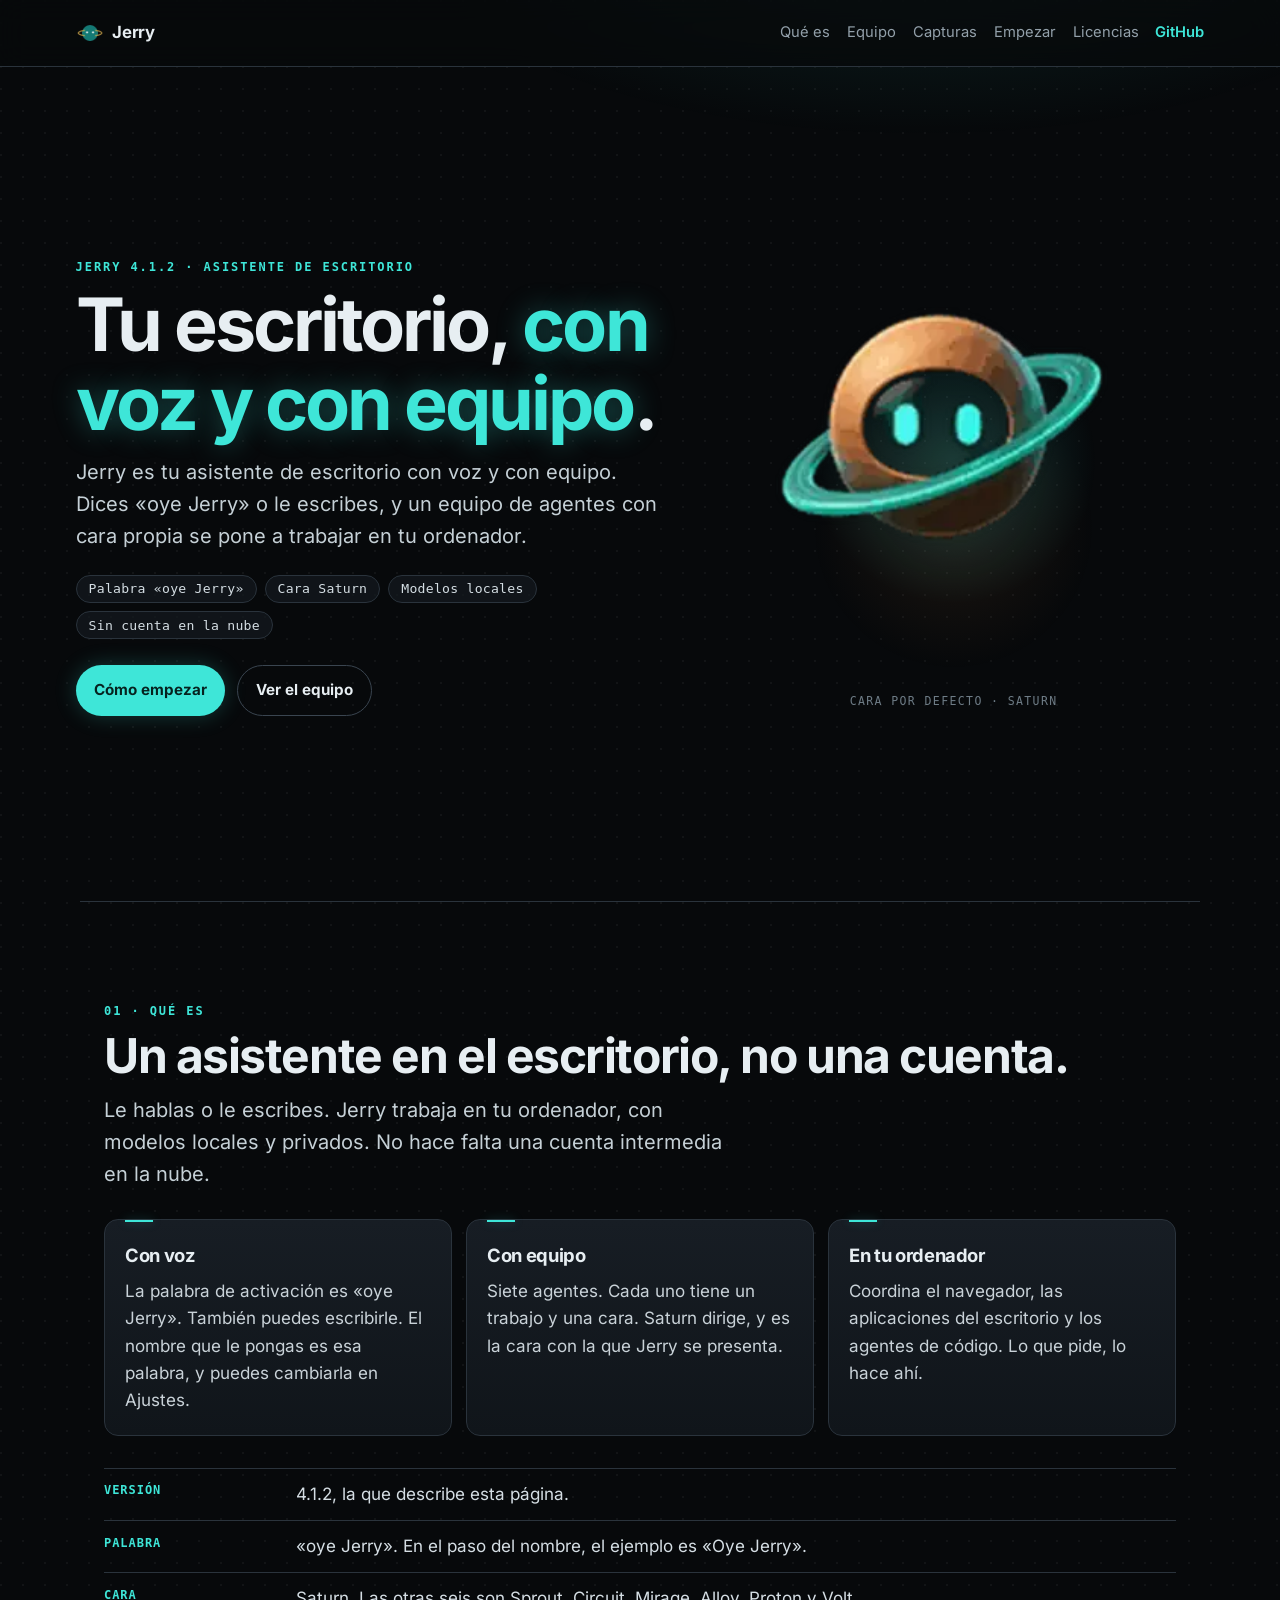
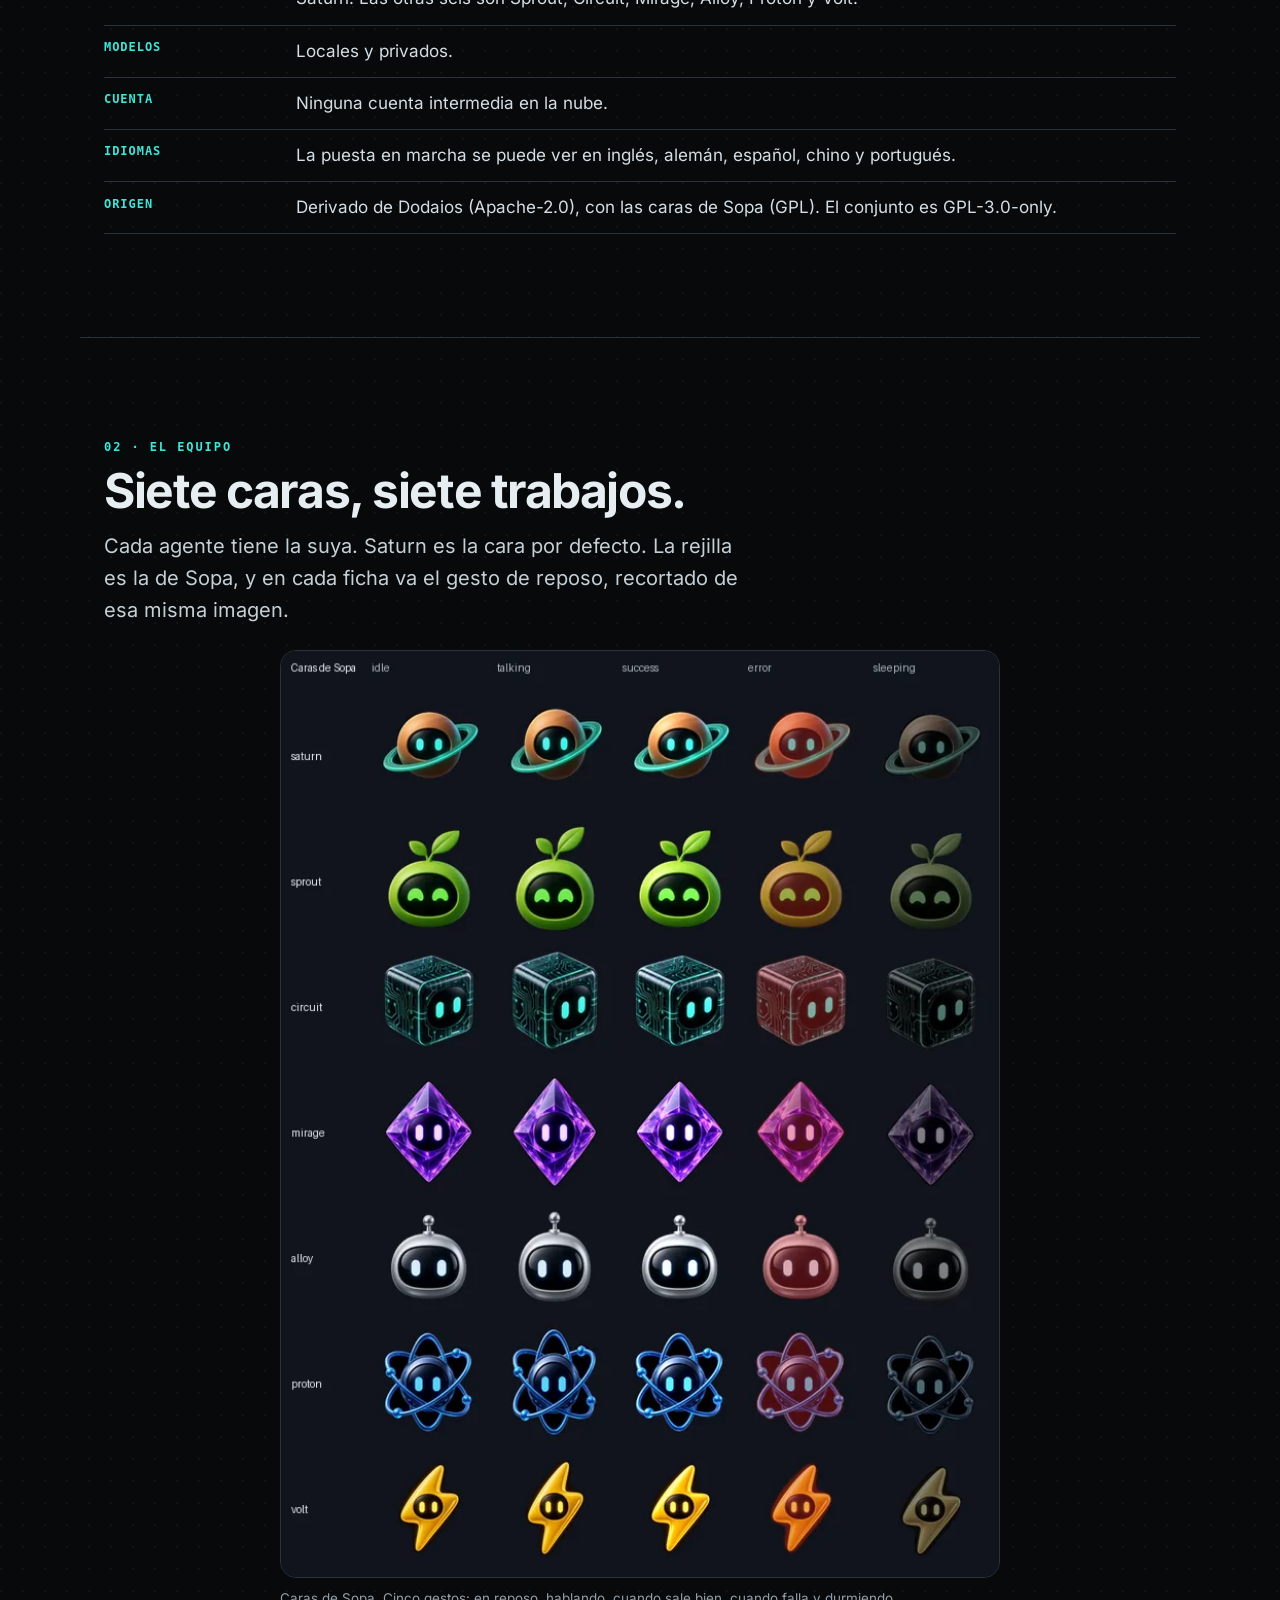
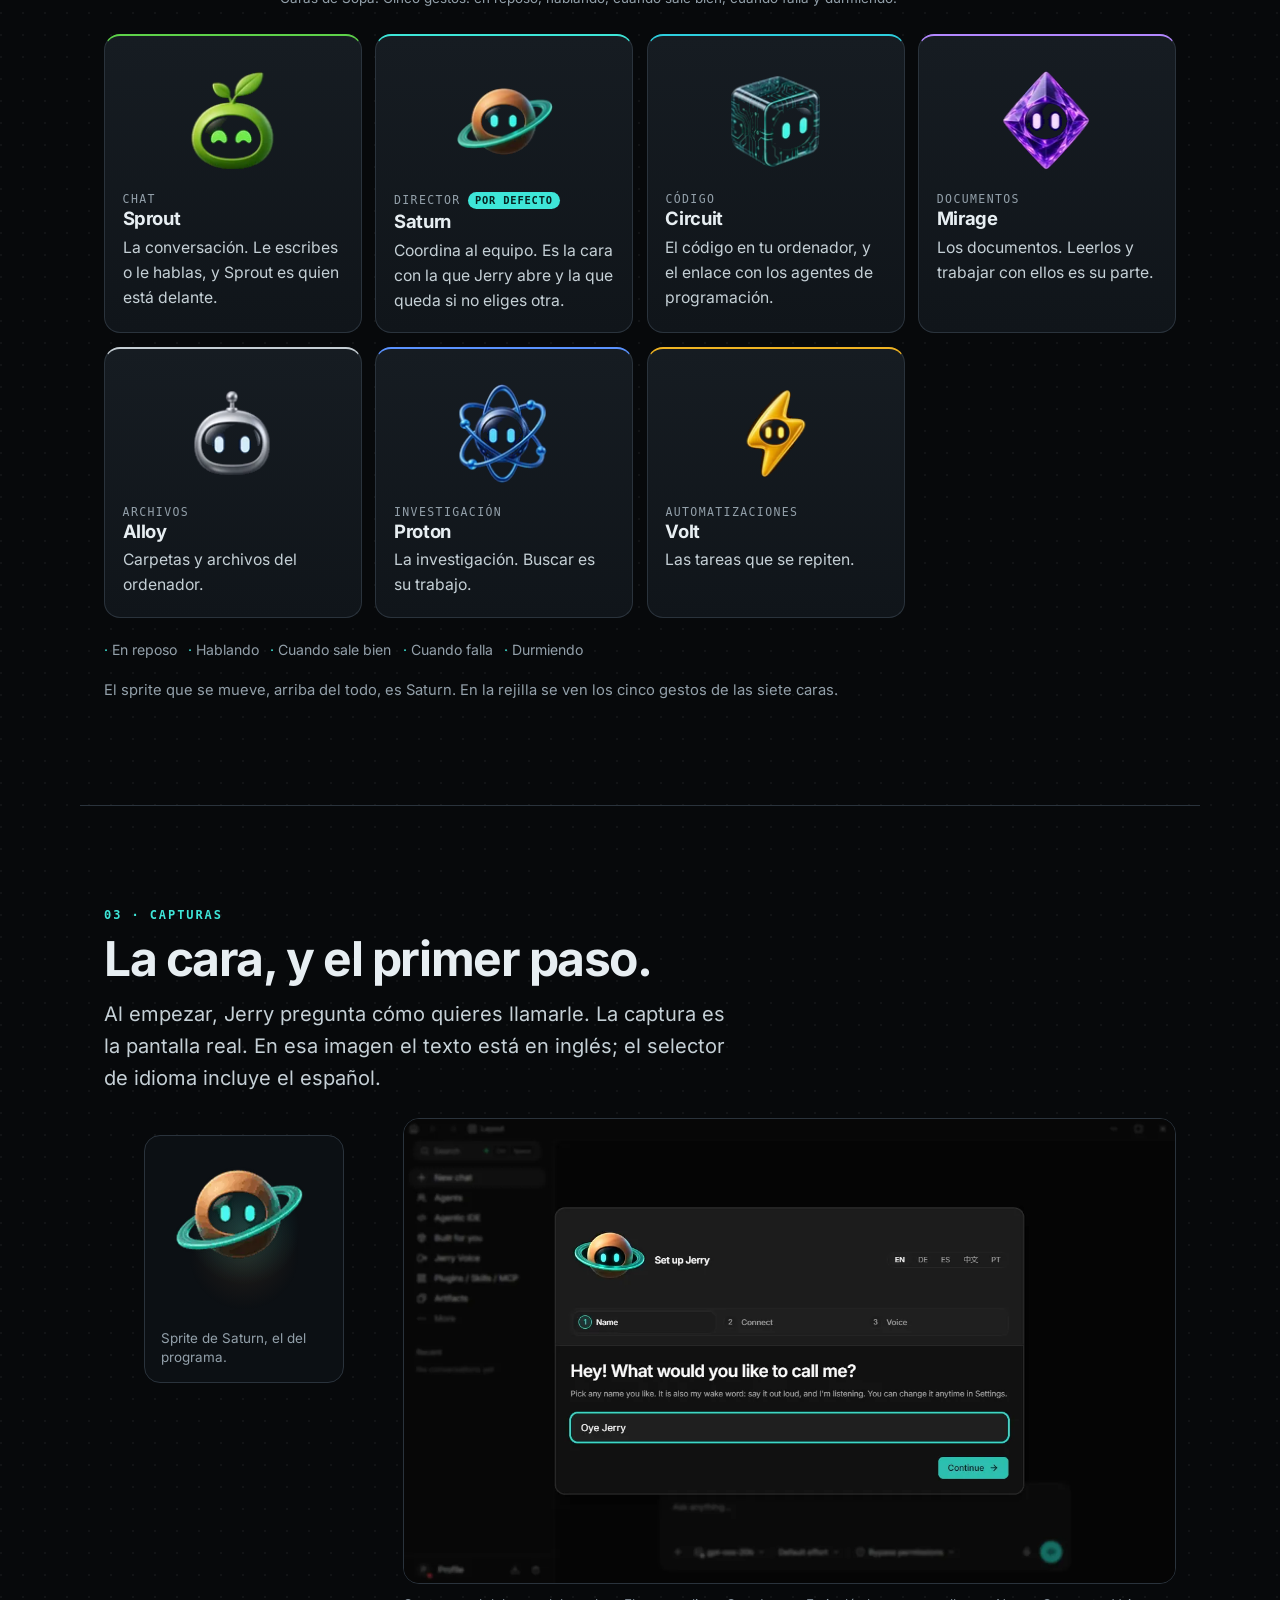
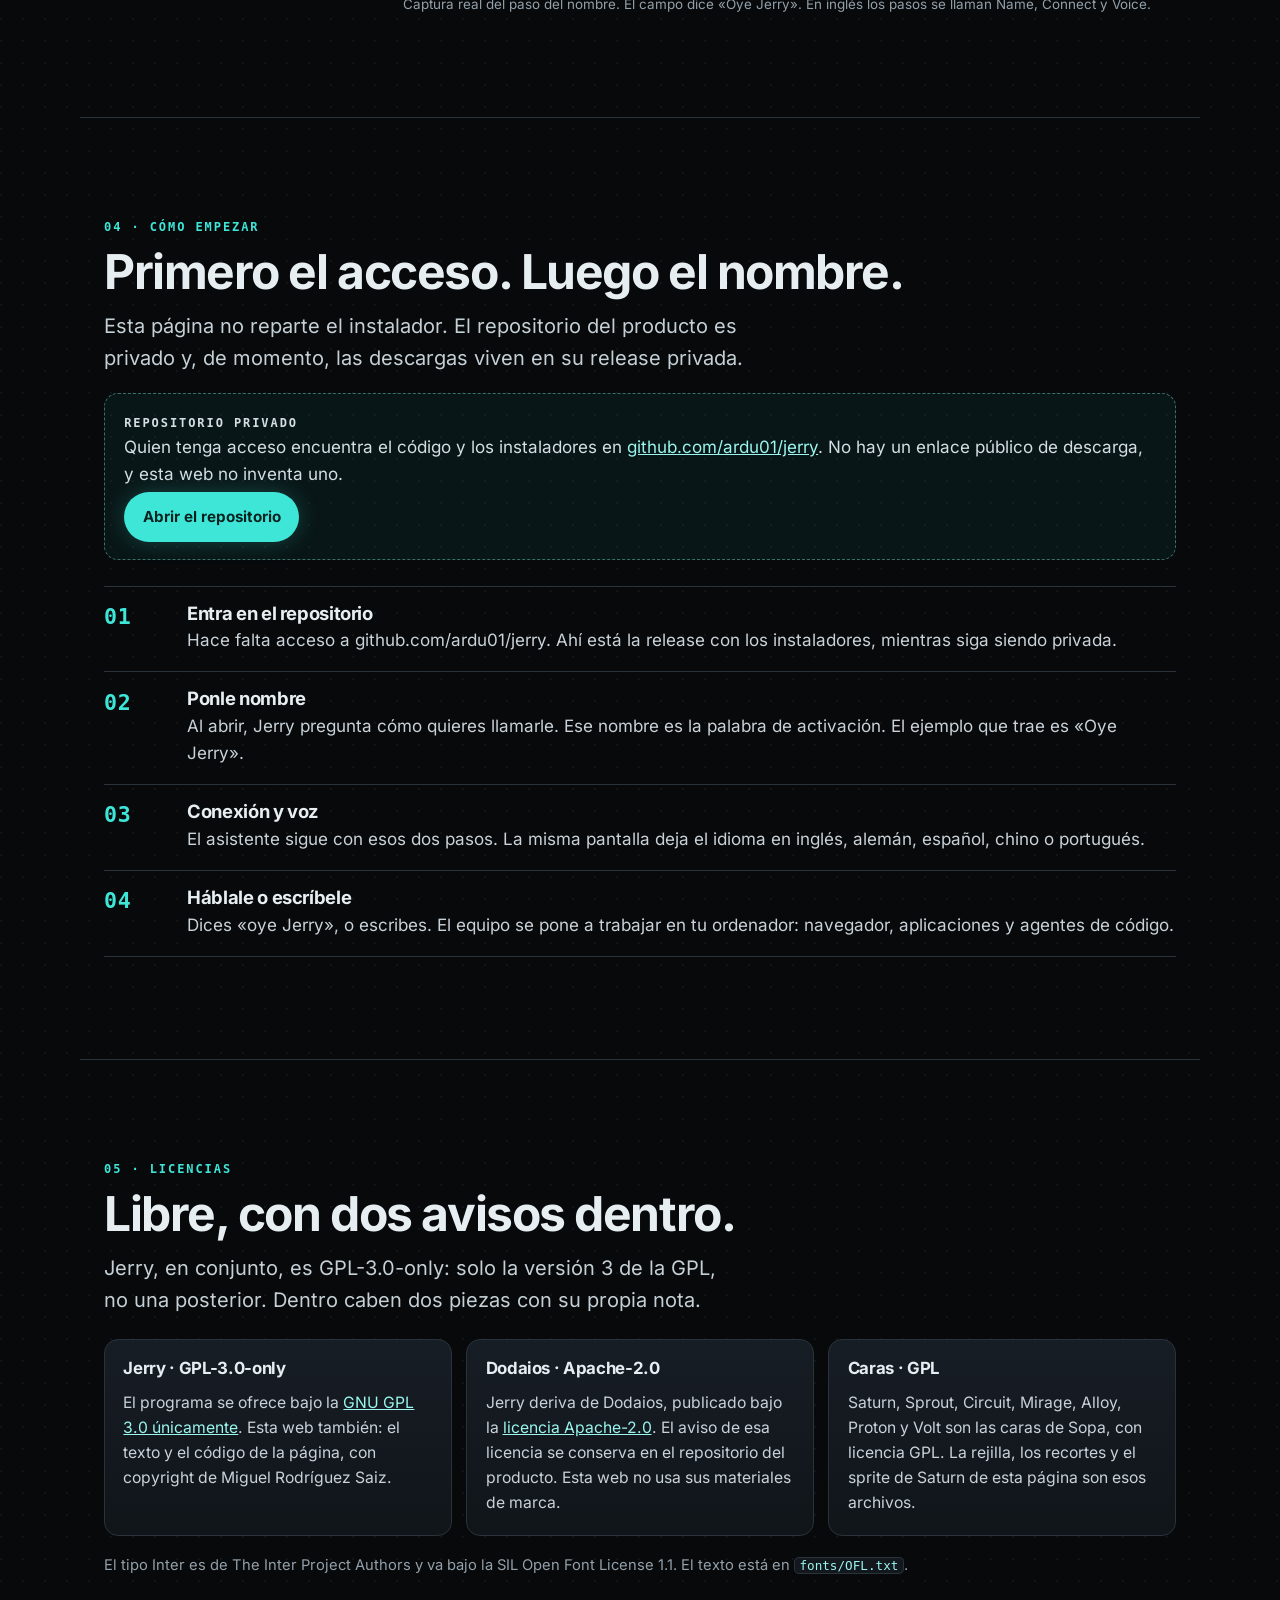
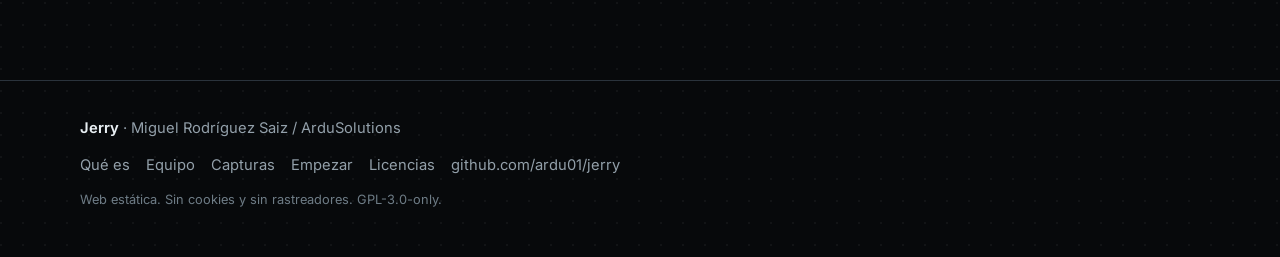
==== index.html @ ab56a72f "Publicar la web estática de Jerry. Sitio para GitHub Pages desde la raíz de main: index, 404, estilo" ====
<!DOCTYPE html>
<html lang="es">
<head>
<meta charset="utf-8">
<meta name="viewport" content="width=device-width, initial-scale=1">
<title>Jerry · Tu escritorio, con voz y con equipo</title>
<meta name="description" content="Jerry 4.1.2 es un asistente de escritorio con voz y con equipo. Dices oye Jerry o le escribes, y siete agentes con cara propia trabajan en tu ordenador. Modelos locales, sin cuenta en la nube.">
<meta name="theme-color" content="#07090b">
<meta name="color-scheme" content="dark">
<meta property="og:title" content="Jerry · Tu escritorio, con voz y con equipo">
<meta property="og:description" content="Asistente de escritorio con voz y con equipo. Palabra de activación: oye Jerry. Modelos locales, sin cuenta intermedia en la nube.">
<meta property="og:type" content="website">
<meta property="og:locale" content="es_ES">
<meta property="og:image" content="img/og.png">
<link rel="icon" href="img/favicon-32.png" sizes="32x32" type="image/png">
<link rel="preload" href="fonts/Inter-latin.woff2" as="font" type="font/woff2" crossorigin>
<link rel="stylesheet" href="estilos.css">
<script type="application/ld+json">
{
  "@context": "https://schema.org",
  "@type": "SoftwareApplication",
  "name": "Jerry",
  "softwareVersion": "4.1.2",
  "applicationCategory": "DesktopApplication",
  "operatingSystem": "Escritorio",
  "license": "https://www.gnu.org/licenses/gpl-3.0-only.html",
  "description": "Asistente de escritorio con voz y con equipo. La palabra de activación es oye Jerry. Modelos locales, sin cuenta intermedia en la nube.",
  "author": { "@type": "Person", "name": "Miguel Rodríguez Saiz" }
}
</script>
</head>
<body>
<a class="saltar" href="#contenido">Saltar al contenido</a>
<header class="nav">
  <div class="nav-in">
    <a class="logo" href="#inicio"><img src="img/marca.webp" width="28" height="28" alt=""> Jerry</a>
    <nav aria-label="Secciones">
      <a href="#que-es">Qué es</a>
      <a href="#equipo">Equipo</a>
      <a href="#capturas">Capturas</a>
      <a href="#empezar">Empezar</a>
      <a href="#licencias">Licencias</a>
      <a class="ext" href="https://github.com/ardu01/jerry">GitHub</a>
    </nav>
  </div>
</header>

<main id="contenido">
  <section class="hero" id="inicio">
    <div>
      <p class="kicker">Jerry 4.1.2 · asistente de escritorio</p>
      <h1 class="lema">Tu escritorio, <em>con voz y con equipo</em>.</h1>
      <p class="lead">Jerry es tu asistente de escritorio con voz y con equipo. Dices «oye Jerry» o le escribes, y un equipo de agentes con cara propia se pone a trabajar en tu ordenador.</p>
      <ul class="pastillas">
        <li>Palabra «oye Jerry»</li>
        <li>Cara Saturn</li>
        <li>Modelos locales</li>
        <li>Sin cuenta en la nube</li>
      </ul>
      <div class="ctas">
        <a class="btn" href="#empezar">Cómo empezar</a>
        <a class="btn ghost" href="#equipo">Ver el equipo</a>
      </div>
    </div>
    <figure class="hero-visual">
      <div class="escenario">
        <a class="foto" href="img/jerry-saturn.webp" data-visor>
          <picture class="cara-anim">
            <source srcset="img/jerry-saturn.webp" type="image/webp">
            <img src="img/jerry-saturn.gif" width="384" height="384" alt="Saturn, la cara por defecto de Jerry: un planeta con anillo que se mueve.">
          </picture>
          <img class="cara-quieto" src="img/saturn-quieto.webp" width="384" height="384" alt="Saturn, la cara por defecto de Jerry, en reposo.">
        </a>
      </div>
      <p class="etiqueta">Cara por defecto · Saturn</p>
    </figure>
  </section>

  <section class="bloque corte" id="que-es">
    <p class="kicker">01 · Qué es</p>
    <h2>Un asistente en el escritorio, no una cuenta.</h2>
    <p class="lead">Le hablas o le escribes. Jerry trabaja en tu ordenador, con modelos locales y privados. No hace falta una cuenta intermedia en la nube.</p>
    <div class="cards">
      <article class="card">
        <h3>Con voz</h3>
        <p>La palabra de activación es «oye Jerry». También puedes escribirle. El nombre que le pongas es esa palabra, y puedes cambiarla en Ajustes.</p>
      </article>
      <article class="card">
        <h3>Con equipo</h3>
        <p>Siete agentes. Cada uno tiene un trabajo y una cara. Saturn dirige, y es la cara con la que Jerry se presenta.</p>
      </article>
      <article class="card">
        <h3>En tu ordenador</h3>
        <p>Coordina el navegador, las aplicaciones del escritorio y los agentes de código. Lo que pide, lo hace ahí.</p>
      </article>
    </div>
    <ul class="specs">
      <li><b>Versión</b><span>4.1.2, la que describe esta página.</span></li>
      <li><b>Palabra</b><span>«oye Jerry». En el paso del nombre, el ejemplo es «Oye Jerry».</span></li>
      <li><b>Cara</b><span>Saturn. Las otras seis son Sprout, Circuit, Mirage, Alloy, Proton y Volt.</span></li>
      <li><b>Modelos</b><span>Locales y privados.</span></li>
      <li><b>Cuenta</b><span>Ninguna cuenta intermedia en la nube.</span></li>
      <li><b>Idiomas</b><span>La puesta en marcha se puede ver en inglés, alemán, español, chino y portugués.</span></li>
      <li><b>Origen</b><span>Derivado de Dodaios (Apache-2.0), con las caras de Sopa (GPL). El conjunto es GPL-3.0-only.</span></li>
    </ul>
  </section>

  <section class="bloque corte" id="equipo">
    <p class="kicker">02 · El equipo</p>
    <h2>Siete caras, siete trabajos.</h2>
    <p class="lead">Cada agente tiene la suya. Saturn es la cara por defecto. La rejilla es la de Sopa, y en cada ficha va el gesto de reposo, recortado de esa misma imagen.</p>
    <figure class="rejilla">
      <a class="foto" href="img/jerry-faces.png" data-visor>
        <picture>
          <source srcset="img/jerry-faces.webp" type="image/webp">
          <img src="img/jerry-faces.png" width="698" height="900" alt="Rejilla real de las siete caras: Saturn, Sprout, Circuit, Mirage, Alloy, Proton y Volt, en reposo, hablando, cuando sale bien, cuando falla y durmiendo.">
        </picture>
      </a>
      <figcaption>Caras de Sopa. Cinco gestos: en reposo, hablando, cuando sale bien, cuando falla y durmiendo.</figcaption>
    </figure>
    <div class="equipo">
      <article class="agente t-sprout">
        <div class="cara"><img src="img/caras/sprout.webp" width="120" height="120" alt="Sprout en reposo, cara real del chat."></div>
        <p class="rol">Chat</p>
        <h3>Sprout</h3>
        <p>La conversación. Le escribes o le hablas, y Sprout es quien está delante.</p>
      </article>
      <article class="agente t-saturn">
        <div class="cara"><img src="img/caras/saturn.webp" width="120" height="120" alt="Saturn en reposo, cara real del director."></div>
        <p class="rol">Director <i class="chip">Por defecto</i></p>
        <h3>Saturn</h3>
        <p>Coordina al equipo. Es la cara con la que Jerry abre y la que queda si no eliges otra.</p>
      </article>
      <article class="agente t-circuit">
        <div class="cara"><img src="img/caras/circuit.webp" width="120" height="120" alt="Circuit en reposo, cara real del código."></div>
        <p class="rol">Código</p>
        <h3>Circuit</h3>
        <p>El código en tu ordenador, y el enlace con los agentes de programación.</p>
      </article>
      <article class="agente t-mirage">
        <div class="cara"><img src="img/caras/mirage.webp" width="120" height="120" alt="Mirage en reposo, cara real de documentos."></div>
        <p class="rol">Documentos</p>
        <h3>Mirage</h3>
        <p>Los documentos. Leerlos y trabajar con ellos es su parte.</p>
      </article>
      <article class="agente t-alloy">
        <div class="cara"><img src="img/caras/alloy.webp" width="120" height="120" alt="Alloy en reposo, cara real de archivos."></div>
        <p class="rol">Archivos</p>
        <h3>Alloy</h3>
        <p>Carpetas y archivos del ordenador.</p>
      </article>
      <article class="agente t-proton">
        <div class="cara"><img src="img/caras/proton.webp" width="120" height="120" alt="Proton en reposo, cara real de investigación."></div>
        <p class="rol">Investigación</p>
        <h3>Proton</h3>
        <p>La investigación. Buscar es su trabajo.</p>
      </article>
      <article class="agente t-volt">
        <div class="cara"><img src="img/caras/volt.webp" width="120" height="120" alt="Volt en reposo, cara real de automatizaciones."></div>
        <p class="rol">Automatizaciones</p>
        <h3>Volt</h3>
        <p>Las tareas que se repiten.</p>
      </article>
    </div>
    <ul class="gestos" aria-label="Gestos de las caras">
      <li>En reposo</li>
      <li>Hablando</li>
      <li>Cuando sale bien</li>
      <li>Cuando falla</li>
      <li>Durmiendo</li>
    </ul>
    <p class="nota">El sprite que se mueve, arriba del todo, es Saturn. En la rejilla se ven los cinco gestos de las siete caras.</p>
  </section>

  <section class="bloque corte" id="capturas">
    <p class="kicker">03 · Capturas</p>
    <h2>La cara, y el primer paso.</h2>
    <p class="lead">Al empezar, Jerry pregunta cómo quieres llamarle. La captura es la pantalla real. En esa imagen el texto está en inglés; el selector de idioma incluye el español.</p>
    <div class="galeria">
      <figure class="marco">
        <div class="escenario">
          <a class="foto" href="img/jerry-saturn.webp" data-visor>
            <picture class="cara-anim">
              <source srcset="img/jerry-saturn.webp" type="image/webp">
              <img src="img/jerry-saturn.gif" width="340" height="340" alt="Saturn, sprite del programa, con el anillo en movimiento.">
            </picture>
            <img class="cara-quieto" src="img/saturn-quieto.webp" width="340" height="340" alt="Saturn, sprite del programa, en reposo.">
          </a>
        </div>
        <figcaption>Sprite de Saturn, el del programa.</figcaption>
      </figure>
      <figure class="captura">
        <a class="foto" href="img/live-ui.png" data-visor>
          <picture>
            <source srcset="img/live-ui.webp" type="image/webp">
            <img src="img/live-ui.png" width="1264" height="761" alt="Captura real de Set up Jerry: el campo del nombre dice Oye Jerry.">
          </picture>
        </a>
        <figcaption>Captura real del paso del nombre. El campo dice «Oye Jerry». En inglés los pasos se llaman Name, Connect y Voice.</figcaption>
      </figure>
    </div>
  </section>

  <section class="bloque corte" id="empezar">
    <p class="kicker">04 · Cómo empezar</p>
    <h2>Primero el acceso. Luego el nombre.</h2>
    <p class="lead">Esta página no reparte el instalador. El repositorio del producto es privado y, de momento, las descargas viven en su release privada.</p>
    <aside class="aviso">
      <p class="kicker">Repositorio privado</p>
      <p>Quien tenga acceso encuentra el código y los instaladores en <a href="https://github.com/ardu01/jerry">github.com/ardu01/jerry</a>. No hay un enlace público de descarga, y esta web no inventa uno.</p>
      <p class="centro-enlace"><a class="btn" href="https://github.com/ardu01/jerry">Abrir el repositorio</a></p>
    </aside>
    <ol class="pasos">
      <li>
        <span class="num">01</span>
        <div>
          <h3>Entra en el repositorio</h3>
          <p>Hace falta acceso a github.com/ardu01/jerry. Ahí está la release con los instaladores, mientras siga siendo privada.</p>
        </div>
      </li>
      <li>
        <span class="num">02</span>
        <div>
          <h3>Ponle nombre</h3>
          <p>Al abrir, Jerry pregunta cómo quieres llamarle. Ese nombre es la palabra de activación. El ejemplo que trae es «Oye Jerry».</p>
        </div>
      </li>
      <li>
        <span class="num">03</span>
        <div>
          <h3>Conexión y voz</h3>
          <p>El asistente sigue con esos dos pasos. La misma pantalla deja el idioma en inglés, alemán, español, chino o portugués.</p>
        </div>
      </li>
      <li>
        <span class="num">04</span>
        <div>
          <h3>Háblale o escríbele</h3>
          <p>Dices «oye Jerry», o escribes. El equipo se pone a trabajar en tu ordenador: navegador, aplicaciones y agentes de código.</p>
        </div>
      </li>
    </ol>
  </section>

  <section class="bloque corte" id="licencias">
    <p class="kicker">05 · Licencias</p>
    <h2>Libre, con dos avisos dentro.</h2>
    <p class="lead">Jerry, en conjunto, es GPL-3.0-only: solo la versión 3 de la GPL, no una posterior. Dentro caben dos piezas con su propia nota.</p>
    <div class="licencias">
      <article>
        <h3>Jerry · GPL-3.0-only</h3>
        <p>El programa se ofrece bajo la <a href="https://www.gnu.org/licenses/gpl-3.0-only.html">GNU GPL 3.0 únicamente</a>. Esta web también: el texto y el código de la página, con copyright de Miguel Rodríguez Saiz.</p>
      </article>
      <article>
        <h3>Dodaios · Apache-2.0</h3>
        <p>Jerry deriva de Dodaios, publicado bajo la <a href="https://www.apache.org/licenses/LICENSE-2.0">licencia Apache-2.0</a>. El aviso de esa licencia se conserva en el repositorio del producto. Esta web no usa sus materiales de marca.</p>
      </article>
      <article>
        <h3>Caras · GPL</h3>
        <p>Saturn, Sprout, Circuit, Mirage, Alloy, Proton y Volt son las caras de Sopa, con licencia GPL. La rejilla, los recortes y el sprite de Saturn de esta página son esos archivos.</p>
      </article>
    </div>
    <p class="nota">El tipo Inter es de The Inter Project Authors y va bajo la SIL Open Font License 1.1. El texto está en <span class="codigo">fonts/OFL.txt</span>.</p>
  </section>
</main>

<footer class="pie">
  <div class="pie-in">
    <p><strong>Jerry</strong> · Miguel Rodríguez Saiz / ArduSolutions</p>
    <nav aria-label="Pie">
      <a href="#que-es">Qué es</a>
      <a href="#equipo">Equipo</a>
      <a href="#capturas">Capturas</a>
      <a href="#empezar">Empezar</a>
      <a href="#licencias">Licencias</a>
      <a href="https://github.com/ardu01/jerry">github.com/ardu01/jerry</a>
    </nav>
    <p class="mini">Web estática. Sin cookies y sin rastreadores. GPL-3.0-only.</p>
  </div>
</footer>
<script src="galeria.js" defer></script>
</body>
</html>
---- estilos.css ----
@font-face{
  font-family:Inter;
  src:url("fonts/Inter-latin.woff2") format("woff2");
  font-weight:100 900;
  font-style:normal;
  font-display:swap;
  unicode-range:U+0000-00FF,U+0131,U+0152-0153,U+02BB-02BC,U+02C6,U+02DA,U+02DC,U+0304,U+0308,U+0329,U+2000-206F,U+20AC,U+2122,U+2191,U+2193,U+2212,U+2215,U+FEFF,U+FFFD;
}
:root{
  --fondo:#07090b;
  --fondo-2:#10151a;
  --superficie:#141a20;
  --linea:#2a333c;
  --texto:#e7eef2;
  --suave:#93a0aa;
  --tenue:#6e7c86;
  --teal:#3ee6d8;
  --teal-2:#9af6ee;
  --tinta:#06221f;
  --brillo:rgba(62,230,216,.34);
  --oro:#e2b04a;
  --sans:Inter,"Segoe UI Variable","Segoe UI",system-ui,sans-serif;
  --mono:ui-monospace,"SFMono-Regular","Cascadia Mono","DejaVu Sans Mono",Menlo,Consolas,monospace;
  --ancho:1120px;
  --nav:4.1rem;
}
*{box-sizing:border-box}
html{scroll-behavior:smooth}
body{
  margin:0;
  background:var(--fondo);
  color:var(--texto);
  font:17px/1.6 var(--sans);
  -webkit-font-smoothing:antialiased;
  text-rendering:optimizeLegibility;
  background-image:radial-gradient(circle at 1px 1px,rgba(255,255,255,.045) 1px,transparent 0);
  background-size:22px 22px;
}
body::before{
  content:"";
  position:fixed;
  inset:-10vh 0 auto;
  height:70vh;
  pointer-events:none;
  background:radial-gradient(ellipse 70% 60% at 72% 0%,rgba(62,230,216,.13),transparent 60%);
  z-index:0;
}
img{max-width:100%;height:auto;display:block}
a{color:var(--teal-2)}
a:hover{color:#fff}
:focus-visible{outline:2px solid var(--teal);outline-offset:3px}
::selection{background:rgba(62,230,216,.32);color:#fff}
.saltar{
  position:absolute;left:12px;top:8px;z-index:40;
  transform:translateY(-160%);
  background:var(--teal);color:var(--tinta);
  padding:.55rem 1rem;border-radius:999px;font-weight:650;text-decoration:none;
}
.saltar:focus{transform:none}

/* nav */
.nav{
  position:sticky;top:0;z-index:30;
  background:rgba(7,9,11,.78);
  backdrop-filter:blur(14px);
  border-bottom:1px solid var(--linea);
}
.nav-in{
  max-width:1180px;margin:0 auto;
  min-height:var(--nav);
  padding:.55rem clamp(1rem,3vw,1.6rem);
  display:flex;align-items:center;gap:1.2rem;
}
.logo{
  display:flex;align-items:center;gap:.55rem;
  color:var(--texto);text-decoration:none;font-weight:680;
  letter-spacing:-.02em;font-size:1.05rem;
}
.logo img{width:28px;height:28px}
.nav nav{display:flex;flex-wrap:wrap;gap:.2rem 1.05rem;margin-left:auto;align-items:center}
.nav nav a{
  color:var(--suave);text-decoration:none;font-size:.92rem;
}
.nav nav a:hover{color:var(--texto)}
.nav nav a.ext{color:var(--teal);font-weight:600}

/* comunes */
.kicker{
  font:.75rem var(--mono);letter-spacing:.16em;text-transform:uppercase;
  color:var(--teal);margin:0 0 .7rem;font-weight:600;
}
h1,h2,h3{line-height:1.08;letter-spacing:-.03em;font-weight:700;margin:0 0 .8rem}
h1{font-size:clamp(2.5rem,6vw,4.6rem);letter-spacing:-.04em}
h2{font-size:clamp(1.9rem,4vw,3rem)}
h3{font-size:1.15rem;letter-spacing:-.02em}
.lema em{font-style:normal;color:var(--teal);text-shadow:0 0 28px var(--brillo)}
.lead{font-size:clamp(1.05rem,1.7vw,1.25rem);color:#c5d0d6;max-width:40rem;margin:0}
.nota{color:var(--suave);font-size:.92rem;margin:1.1rem 0 0}
.bloque{
  max-width:var(--ancho);margin:0 auto;
  padding:clamp(4rem,8vw,6.5rem) clamp(1rem,4vw,1.5rem);
}
.corte{border-top:1px solid var(--linea)}
section[id]{scroll-margin-top:calc(var(--nav) + .75rem)}
.centro-enlace{margin-top:1.4rem}

.pastillas{list-style:none;display:flex;flex-wrap:wrap;gap:.5rem;padding:0;margin:1.4rem 0 0}
.pastillas li{
  font:.82rem var(--mono);letter-spacing:.02em;
  border:1px solid var(--linea);border-radius:999px;
  padding:.35rem .75rem;color:#d5dee4;background:rgba(20,26,32,.7);
}
.ctas{display:flex;flex-wrap:wrap;gap:.7rem;margin-top:1.6rem}
.btn{
  display:inline-flex;align-items:center;gap:.4rem;
  padding:.78rem 1.15rem;border-radius:999px;
  background:var(--teal);color:var(--tinta);
  text-decoration:none;font-weight:680;font-size:.95rem;
  box-shadow:0 0 22px rgba(62,230,216,.22);
}
.btn:hover{background:var(--teal-2);color:var(--tinta)}
.btn.ghost{
  background:transparent;color:var(--texto);
  border:1px solid #3a4550;box-shadow:none;
}
.btn.ghost:hover{border-color:var(--teal);color:#fff}

/* hero */
.hero{
  position:relative;z-index:1;
  max-width:1180px;margin:0 auto;
  min-height:calc(100svh - var(--nav));
  display:grid;grid-template-columns:minmax(0,1.08fr) minmax(280px,.92fr);
  gap:clamp(1rem,3vw,2.5rem);align-items:center;
  padding:clamp(1.5rem,4vw,3rem) clamp(1rem,4vw,1.6rem) 2.5rem;
}
.escenario{
  width:min(100%,460px);margin-inline:auto;aspect-ratio:1;
  display:grid;place-items:center;position:relative;
  background:
    radial-gradient(circle at 50% 46%,rgba(62,230,216,.2),transparent 46%),
    radial-gradient(circle at 50% 62%,rgba(224,140,70,.1),transparent 42%);
  border-radius:50%;
}
.escenario img{width:92%;height:auto}
.foto{
  display:block;padding:0;border:0;background:none;color:inherit;
  cursor:zoom-in;width:100%;text-decoration:none;
}
.hero-visual figcaption{text-align:center}
figcaption{
  font:.84rem/1.45 var(--sans);color:var(--suave);margin-top:.7rem;
}
.etiqueta{
  font:.72rem var(--mono);letter-spacing:.12em;text-transform:uppercase;
  color:var(--tenue);text-align:center;margin:.35rem 0 0;
}
.cara-quieto{display:none}
@media (prefers-reduced-motion:reduce){
  .cara-anim{display:none}
  .cara-quieto{display:block}
}

/* qué es */
.cards{
  display:grid;grid-template-columns:repeat(3,minmax(0,1fr));
  gap:.9rem;margin-top:1.8rem;
}
.card{
  position:relative;
  background:linear-gradient(180deg,#171d24,#10151a);
  border:1px solid var(--linea);border-radius:14px;
  padding:1.25rem 1.25rem 1.3rem;
}
.card::before{
  content:"";position:absolute;left:1.25rem;top:0;width:28px;height:2px;
  background:var(--teal);box-shadow:0 0 10px var(--brillo);
}
.card h3{margin-top:.35rem}
.card p{margin:0;color:#c9d2d8}
.specs{list-style:none;margin:2rem 0 0;padding:0;border-top:1px solid var(--linea)}
.specs li{
  display:grid;grid-template-columns:11rem 1fr;gap:1rem;
  padding:.75rem 0;border-bottom:1px solid var(--linea);
}
.specs b{
  font:.75rem var(--mono);font-weight:650;letter-spacing:.08em;
  text-transform:uppercase;color:var(--teal);padding-top:.15rem;
}
.specs span{color:#d5dee4}

/* equipo */
.equipo{
  display:grid;grid-template-columns:repeat(auto-fit,minmax(230px,1fr));
  gap:.85rem;margin-top:1.6rem;
}
.agente{
  background:linear-gradient(180deg,#161c22,#10151a);
  border:1px solid var(--linea);border-radius:16px;
  padding:1.15rem 1.1rem 1.2rem;
  border-top:2px solid var(--tinte,var(--teal));
}
.t-sprout{--tinte:#5ed24a}
.t-saturn{--tinte:#3ee6d8}
.t-circuit{--tinte:#2ecfdf}
.t-mirage{--tinte:#b388ff}
.t-alloy{--tinte:#c5ced4}
.t-proton{--tinte:#5b93ff}
.t-volt{--tinte:#f0b423}
.cara{
  width:132px;height:132px;margin:0 auto .35rem;
  display:grid;place-items:center;
}
.cara img{width:112px;height:auto;max-height:112px}
.rejilla{max-width:720px;margin:1.5rem auto 0}
.rejilla img,.captura img{width:100%;height:auto;border-radius:16px;border:1px solid var(--linea)}
.rol{
  margin:.15rem 0 .2rem;
  font:.72rem var(--mono);letter-spacing:.12em;text-transform:uppercase;color:var(--suave);
  display:flex;gap:.45rem;align-items:center;flex-wrap:wrap;
}
.agente h3{margin:0 0 .35rem}
.agente p:last-child{margin:0;color:#c5d0d6;font-size:.98rem}
.chip{
  font-style:normal;font:.65rem var(--mono);letter-spacing:.08em;text-transform:uppercase;
  color:var(--tinta);background:var(--teal);border-radius:999px;padding:.16rem .45rem;font-weight:700;
}
.gestos{
  list-style:none;display:flex;flex-wrap:wrap;gap:.45rem .7rem;
  padding:0;margin:1.3rem 0 0;
}
.gestos li{
  font-size:.88rem;color:var(--suave);
}
.gestos li::before{content:"· ";color:var(--teal)}

/* capturas */
.galeria{
  display:grid;grid-template-columns:minmax(200px,280px) minmax(0,1fr);
  gap:1.2rem;align-items:start;margin-top:1.5rem;
}
.marco{
  background:#0c1014;border:1px solid var(--linea);border-radius:16px;padding:1rem 1rem .9rem;
}
.marco .escenario{width:min(100%,340px)}
.captura{margin:0}

/* empezar */
.aviso{
  border:1px dashed #3d6f6a;border-radius:14px;
  background:rgba(62,230,216,.06);
  padding:1.1rem 1.2rem;margin:1.2rem 0 1.6rem;
}
.aviso p{margin:.25rem 0 0;color:#d5dee4}
.pasos{list-style:none;margin:0;padding:0;counter-reset:paso}
.pasos>li{
  display:grid;grid-template-columns:4.2rem 1fr;gap:.4rem 1rem;
  padding:1.05rem 0;border-top:1px solid var(--linea);
}
.pasos>li:last-child{border-bottom:1px solid var(--linea)}
.num{
  font:700 1.35rem/1 var(--mono);color:var(--teal);letter-spacing:.04em;padding-top:.15rem;
}
.pasos h3{margin-bottom:.25rem}
.pasos p{margin:0;color:#c9d2d8}

/* licencias */
.licencias{
  display:grid;grid-template-columns:repeat(3,minmax(0,1fr));gap:.9rem;margin-top:1.4rem;
}
.licencias article{
  background:linear-gradient(180deg,#171d24,#10151a);
  border:1px solid var(--linea);border-radius:14px;padding:1.2rem 1.15rem 1.25rem;
}
.licencias h3{font-size:1.05rem}
.licencias p{margin:0;color:#c9d2d8;font-size:.98rem}
.codigo{
  font-family:var(--mono);font-size:.86em;color:var(--teal-2);
  background:#12181d;border:1px solid var(--linea);border-radius:5px;padding:0 .35em;
}

/* pie */
.pie{
  position:relative;z-index:1;
  border-top:1px solid var(--linea);
  padding:2rem clamp(1rem,4vw,1.6rem) 2.6rem;
  color:var(--suave);font-size:.92rem;
}
.pie-in{max-width:var(--ancho);margin:0 auto}
.pie strong{color:var(--texto);font-weight:650}
.pie p{margin:.3rem 0}
.pie nav{display:flex;flex-wrap:wrap;gap:.4rem 1rem;margin:.8rem 0}
.pie nav a{color:var(--suave);text-decoration:none}
.pie nav a:hover{color:#fff}
.mini{font-size:.8rem;color:var(--tenue)}

/* visor */
.visor{
  border:0;padding:0;margin:0;background:transparent;color:var(--texto);
  width:100vw;height:100vh;max-width:none;max-height:none;
}
.visor[open]{display:flex;align-items:center;justify-content:center}
.visor::backdrop{background:rgba(5,7,9,.92);backdrop-filter:blur(6px)}
.visor figure{margin:0;max-width:min(94vw,1100px)}
.visor img{width:auto;height:auto;max-width:min(92vw,1040px);max-height:82vh;margin:0 auto}
.visor figcaption{text-align:center}
.visor button{
  position:absolute;background:rgba(16,21,26,.9);color:var(--texto);
  border:1px solid var(--linea);border-radius:50%;width:44px;height:44px;
  font-size:1.4rem;line-height:1;cursor:pointer;
}
.visor button:hover{border-color:var(--teal);color:var(--teal)}
.v-cerrar{top:1rem;right:1rem}
.v-ant{left:1rem;top:50%;transform:translateY(-50%)}
.v-sig{right:1rem;top:50%;transform:translateY(-50%)}

/* 404 */
.perdida{
  min-height:calc(100svh - var(--nav));
  display:grid;align-content:center;
  max-width:40rem;margin:0 auto;
  padding:3rem clamp(1rem,4vw,1.5rem) 4rem;
}

@media (max-width:900px){
  .hero{grid-template-columns:1fr;min-height:0}
  .hero-visual{order:-1}
  .cards,.licencias,.galeria{grid-template-columns:1fr}
  .specs li{grid-template-columns:1fr;gap:.15rem}
  .nav-in{flex-wrap:wrap}
  .nav nav{width:100%;margin-left:0;padding-bottom:.15rem}
}
@media (max-width:640px){
  body{font-size:16px}
  .pasos>li{grid-template-columns:3rem 1fr}
  .v-ant,.v-sig{top:auto;bottom:1rem;transform:none}
}
@media (prefers-reduced-motion:reduce){
  html{scroll-behavior:auto}
  .btn{transition:none}
}
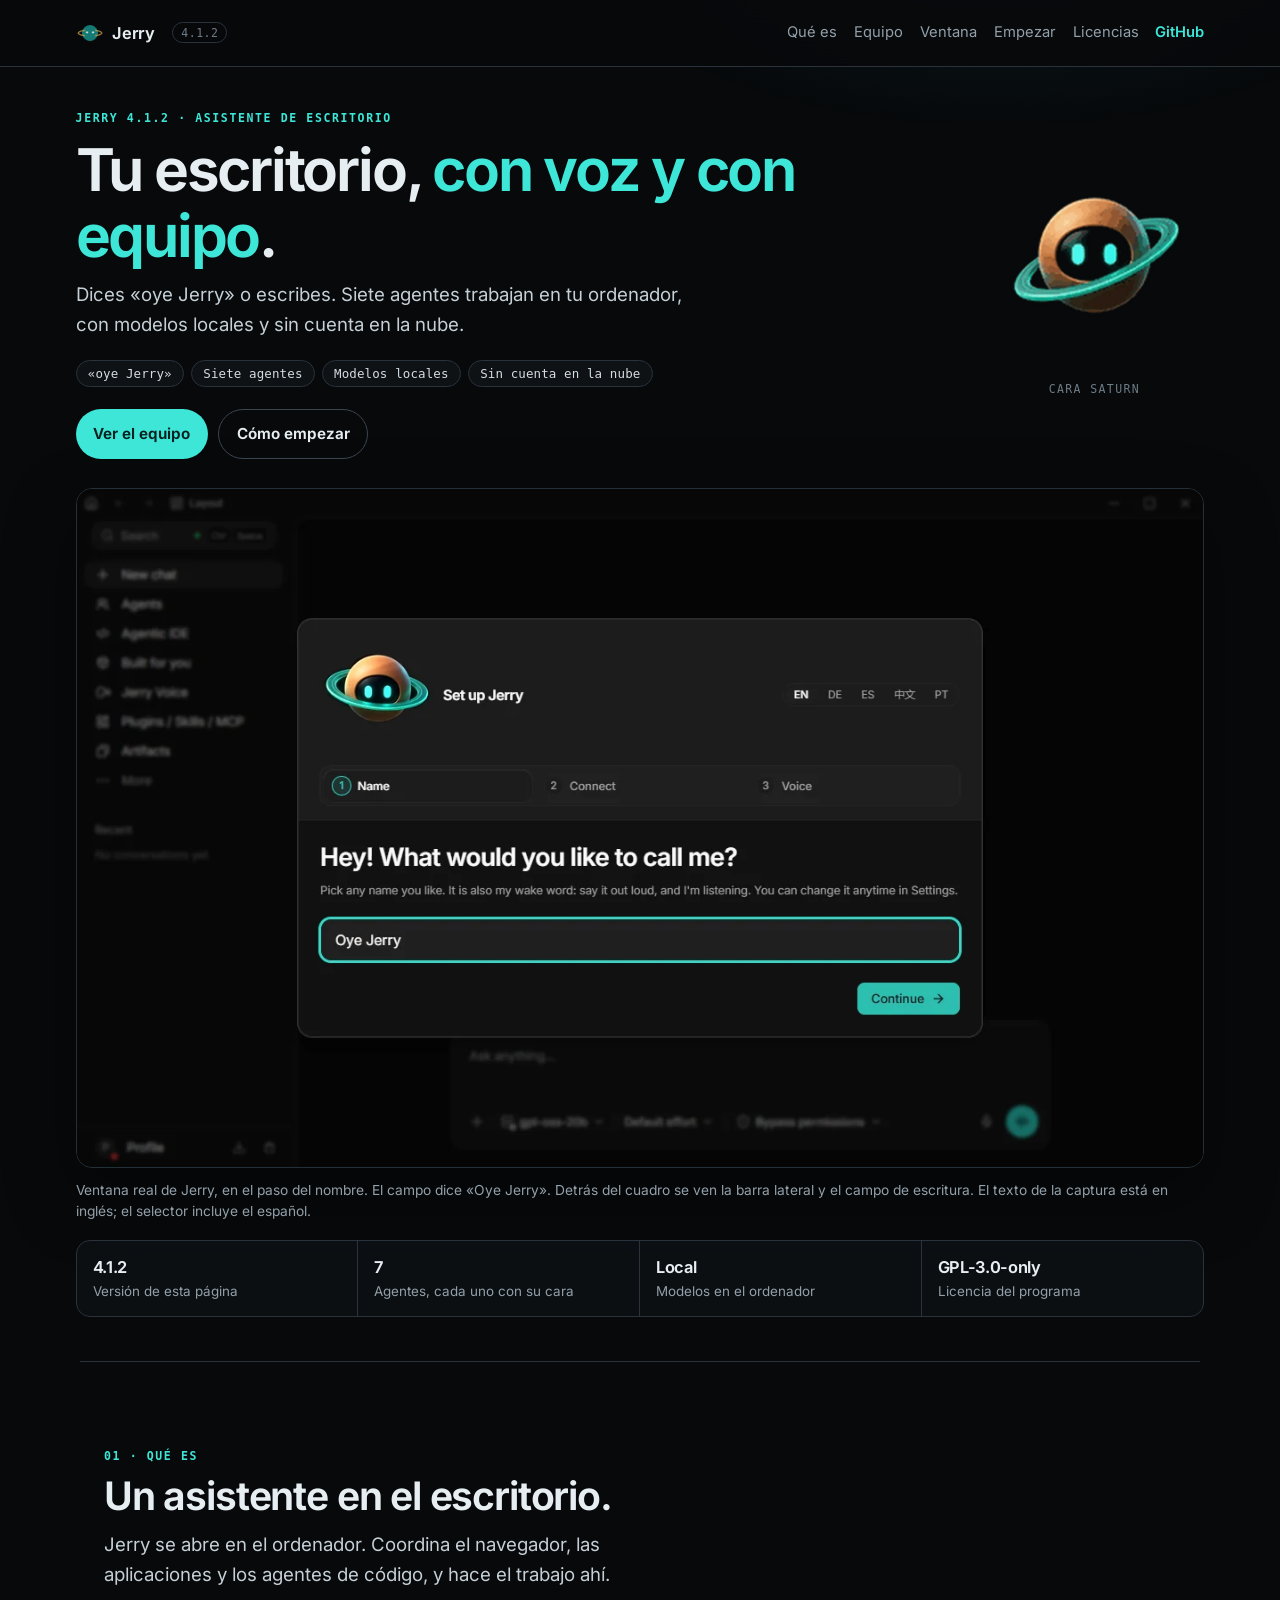
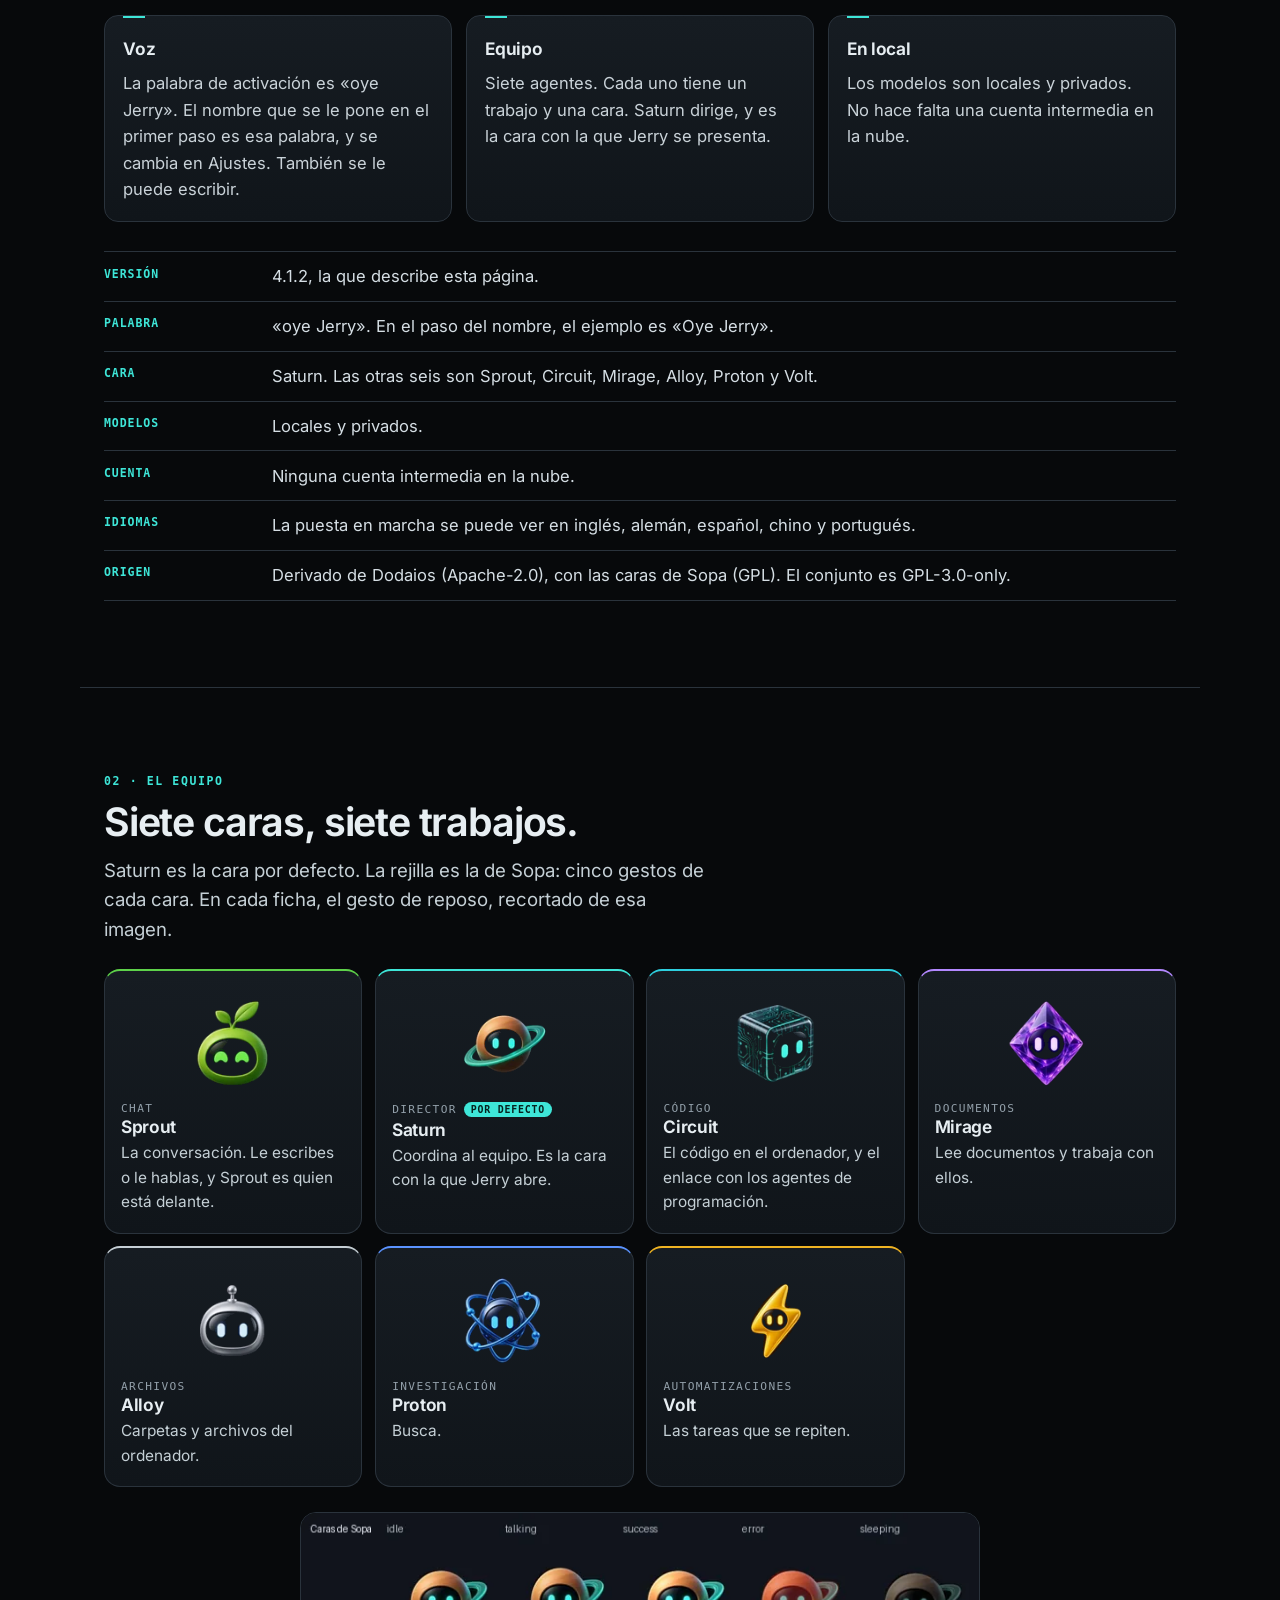
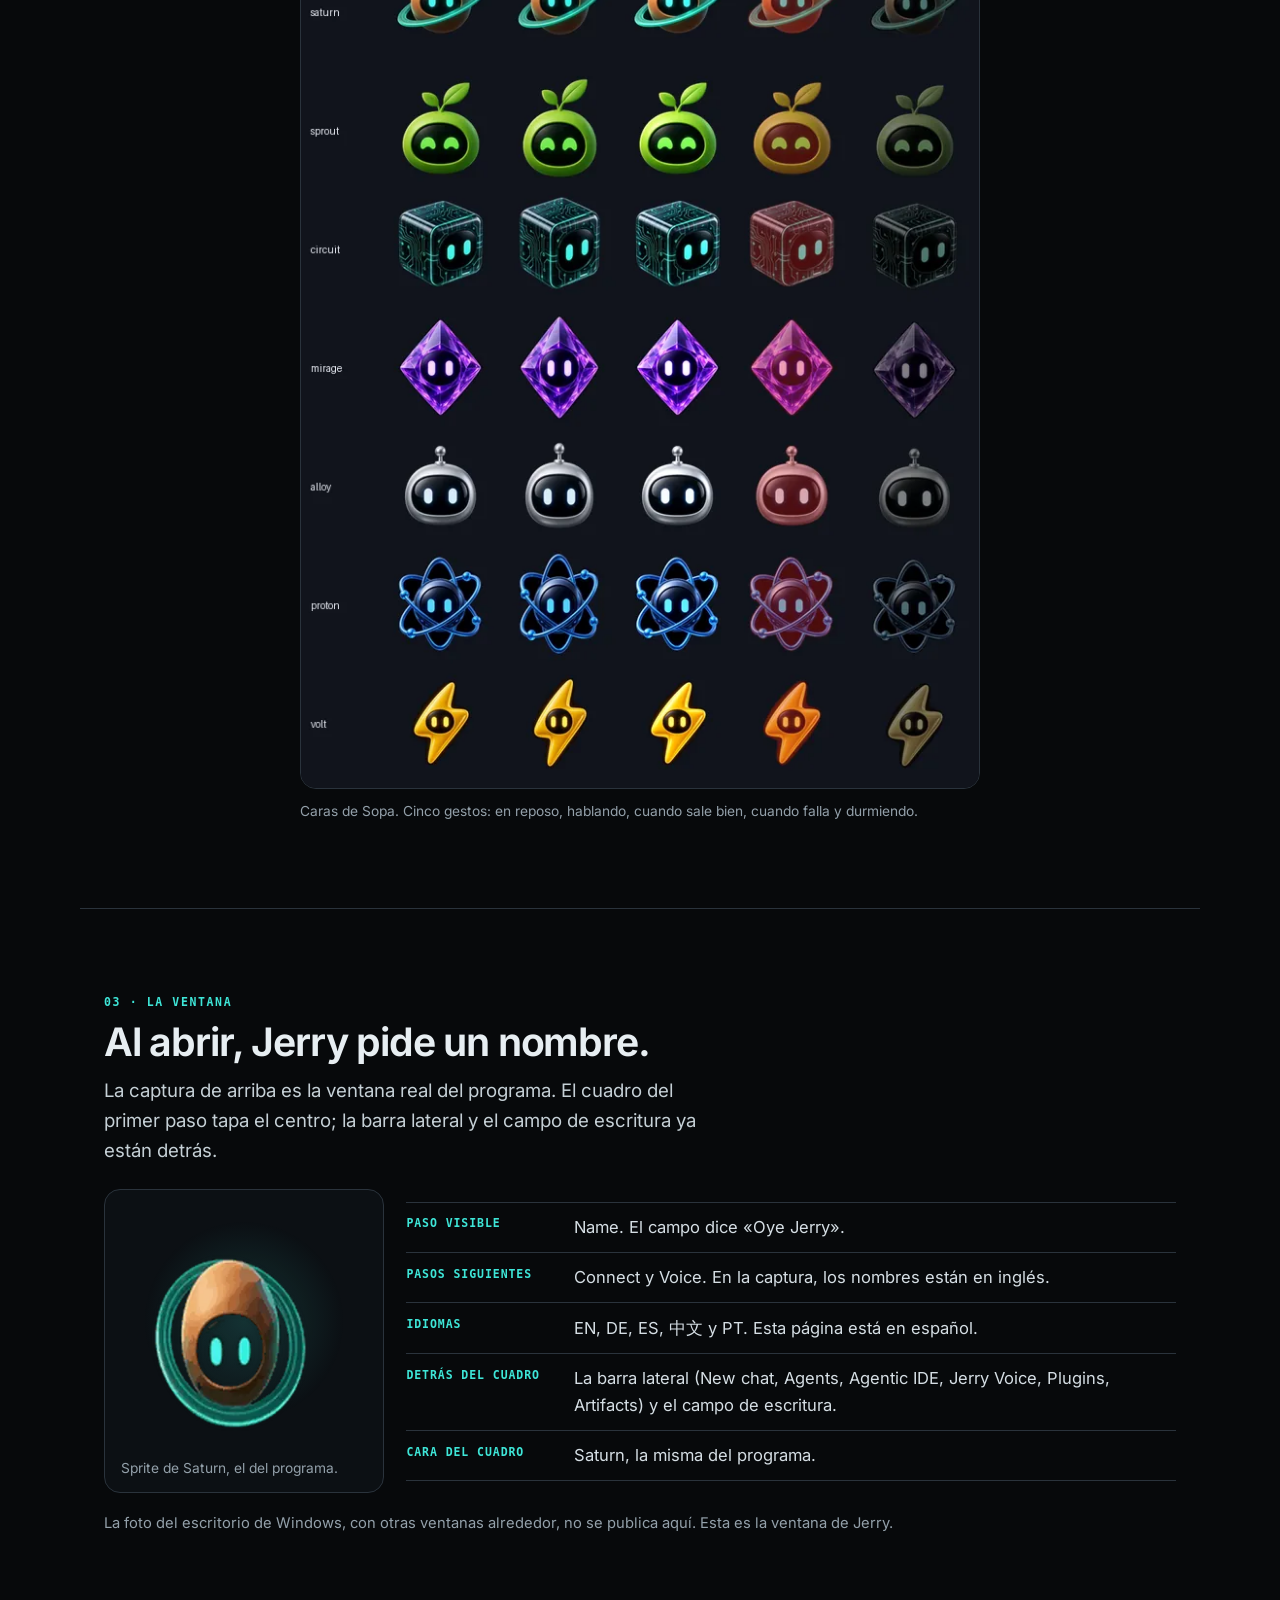
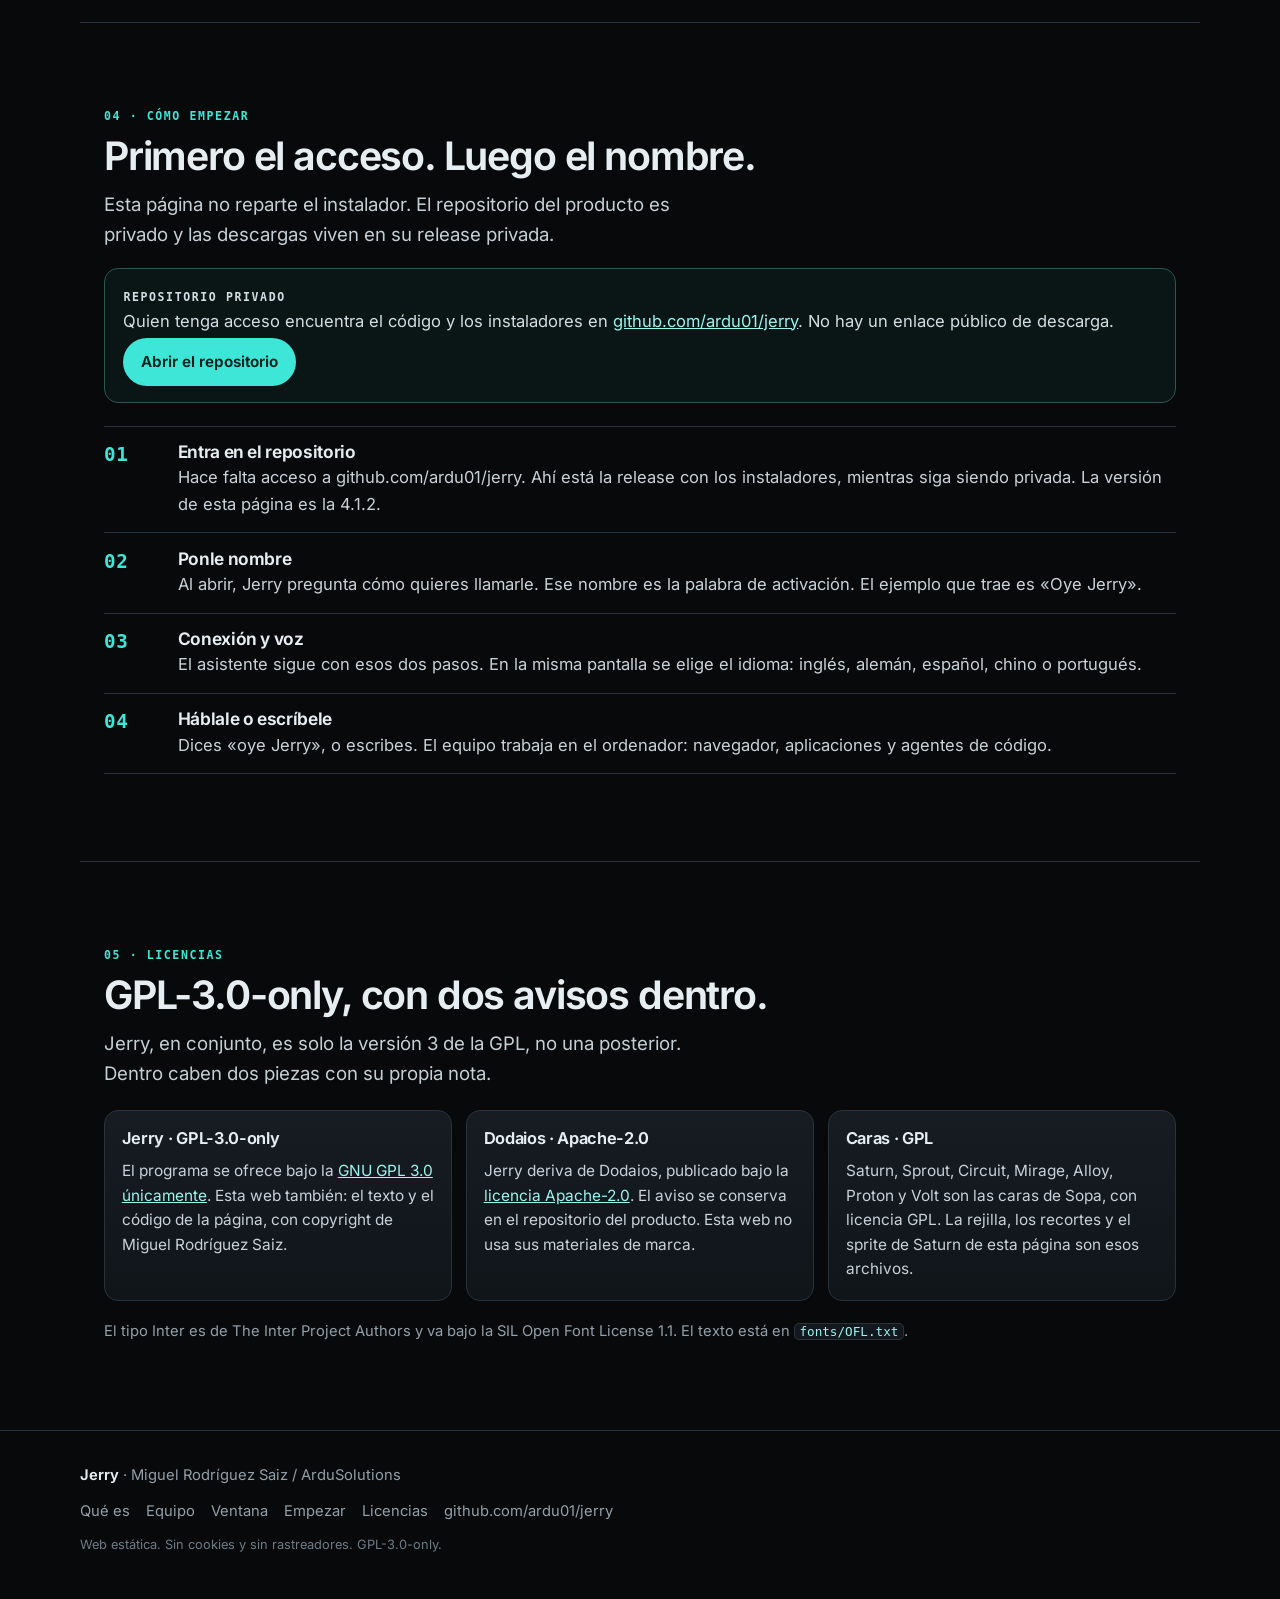
==== commit 4a23cd48: "Dar a la web un tono más sobrio y llevar la captura real a la portada. La ventana de Jerry, en el pa" ====
--- a/index.html
+++ b/index.html
@@ -3,17 +3,28 @@
 <head>
 <meta charset="utf-8">
 <meta name="viewport" content="width=device-width, initial-scale=1">
-<title>Jerry · Tu escritorio, con voz y con equipo</title>
-<meta name="description" content="Jerry 4.1.2 es un asistente de escritorio con voz y con equipo. Dices oye Jerry o le escribes, y siete agentes con cara propia trabajan en tu ordenador. Modelos locales, sin cuenta en la nube.">
+<title>Jerry 4.1.2 · Asistente de escritorio</title>
+<meta name="description" content="Jerry 4.1.2 es un asistente de escritorio. La palabra de activación es oye Jerry. Siete agentes, modelos locales y sin cuenta en la nube. El repositorio del programa es privado.">
 <meta name="theme-color" content="#07090b">
 <meta name="color-scheme" content="dark">
+<meta name="author" content="Miguel Rodríguez Saiz">
+<link rel="canonical" href="https://ardu01.github.io/jerry-web/">
 <meta property="og:title" content="Jerry · Tu escritorio, con voz y con equipo">
-<meta property="og:description" content="Asistente de escritorio con voz y con equipo. Palabra de activación: oye Jerry. Modelos locales, sin cuenta intermedia en la nube.">
+<meta property="og:description" content="Asistente de escritorio. Palabra de activación: oye Jerry. Siete agentes, modelos locales, sin cuenta en la nube.">
 <meta property="og:type" content="website">
 <meta property="og:locale" content="es_ES">
-<meta property="og:image" content="img/og.png">
+<meta property="og:url" content="https://ardu01.github.io/jerry-web/">
+<meta property="og:image" content="https://ardu01.github.io/jerry-web/img/og.png">
+<meta property="og:image:width" content="1200">
+<meta property="og:image:height" content="630">
+<meta property="og:image:alt" content="Jerry 4.1.2 junto a una captura real de su ventana: el paso del nombre, con la barra lateral detrás.">
+<meta name="twitter:card" content="summary_large_image">
+<meta name="twitter:title" content="Jerry · Tu escritorio, con voz y con equipo">
+<meta name="twitter:description" content="Asistente de escritorio. Palabra de activación: oye Jerry. Modelos locales, sin cuenta en la nube.">
+<meta name="twitter:image" content="https://ardu01.github.io/jerry-web/img/og.png">
 <link rel="icon" href="img/favicon-32.png" sizes="32x32" type="image/png">
 <link rel="preload" href="fonts/Inter-latin.woff2" as="font" type="font/woff2" crossorigin>
+<link rel="preload" as="image" href="img/live-ui.webp" type="image/webp" fetchpriority="high">
 <link rel="stylesheet" href="estilos.css">
 <script type="application/ld+json">
 {
@@ -34,10 +45,11 @@
 <header class="nav">
   <div class="nav-in">
     <a class="logo" href="#inicio"><img src="img/marca.webp" width="28" height="28" alt=""> Jerry</a>
+    <span class="version">4.1.2</span>
     <nav aria-label="Secciones">
       <a href="#que-es">Qué es</a>
       <a href="#equipo">Equipo</a>
-      <a href="#capturas">Capturas</a>
+      <a href="#ventana">Ventana</a>
       <a href="#empezar">Empezar</a>
       <a href="#licencias">Licencias</a>
       <a class="ext" href="https://github.com/ardu01/jerry">GitHub</a>
@@ -47,51 +59,62 @@
 
 <main id="contenido">
   <section class="hero" id="inicio">
-    <div>
-      <p class="kicker">Jerry 4.1.2 · asistente de escritorio</p>
-      <h1 class="lema">Tu escritorio, <em>con voz y con equipo</em>.</h1>
-      <p class="lead">Jerry es tu asistente de escritorio con voz y con equipo. Dices «oye Jerry» o le escribes, y un equipo de agentes con cara propia se pone a trabajar en tu ordenador.</p>
-      <ul class="pastillas">
-        <li>Palabra «oye Jerry»</li>
-        <li>Cara Saturn</li>
-        <li>Modelos locales</li>
-        <li>Sin cuenta en la nube</li>
-      </ul>
-      <div class="ctas">
-        <a class="btn" href="#empezar">Cómo empezar</a>
-        <a class="btn ghost" href="#equipo">Ver el equipo</a>
+    <div class="hero-top">
+      <div>
+        <p class="kicker">Jerry 4.1.2 · asistente de escritorio</p>
+        <h1 class="lema">Tu escritorio, <em>con voz y con equipo</em>.</h1>
+        <p class="lead">Dices «oye Jerry» o escribes. Siete agentes trabajan en tu ordenador, con modelos locales y sin cuenta en la nube.</p>
+        <ul class="pastillas">
+          <li>«oye Jerry»</li>
+          <li>Siete agentes</li>
+          <li>Modelos locales</li>
+          <li>Sin cuenta en la nube</li>
+        </ul>
+        <div class="ctas">
+          <a class="btn" href="#equipo">Ver el equipo</a>
+          <a class="btn ghost" href="#empezar">Cómo empezar</a>
+        </div>
       </div>
-    </div>
-    <figure class="hero-visual">
-      <div class="escenario">
-        <a class="foto" href="img/jerry-saturn.webp" data-visor>
-          <picture class="cara-anim">
-            <source srcset="img/jerry-saturn.webp" type="image/webp">
-            <img src="img/jerry-saturn.gif" width="384" height="384" alt="Saturn, la cara por defecto de Jerry: un planeta con anillo que se mueve.">
-          </picture>
-          <img class="cara-quieto" src="img/saturn-quieto.webp" width="384" height="384" alt="Saturn, la cara por defecto de Jerry, en reposo.">
-        </a>
-      </div>
-      <p class="etiqueta">Cara por defecto · Saturn</p>
+      <figure class="hero-cara">
+        <img src="img/saturn-quieto.webp" width="200" height="200" alt="Saturn, la cara por defecto de Jerry, en reposo.">
+        <figcaption>Cara Saturn</figcaption>
+      </figure>
+    </div>
+
+    <figure class="hero-shot">
+      <a class="foto" href="img/live-ui.png" data-visor>
+        <picture>
+          <source srcset="img/live-ui.webp" type="image/webp">
+          <img src="img/live-ui.png" width="1264" height="761" alt="Captura real de Jerry: a la izquierda la barra lateral y, en el centro, el paso del nombre con el campo Oye Jerry." fetchpriority="high">
+        </picture>
+      </a>
+      <figcaption>Ventana real de Jerry, en el paso del nombre. El campo dice «Oye Jerry». Detrás del cuadro se ven la barra lateral y el campo de escritura. El texto de la captura está en inglés; el selector incluye el español.</figcaption>
     </figure>
+
+    <ul class="ficha-hero">
+      <li><b>4.1.2</b><span>Versión de esta página</span></li>
+      <li><b>7</b><span>Agentes, cada uno con su cara</span></li>
+      <li><b>Local</b><span>Modelos en el ordenador</span></li>
+      <li><b>GPL-3.0-only</b><span>Licencia del programa</span></li>
+    </ul>
   </section>
 
   <section class="bloque corte" id="que-es">
     <p class="kicker">01 · Qué es</p>
-    <h2>Un asistente en el escritorio, no una cuenta.</h2>
-    <p class="lead">Le hablas o le escribes. Jerry trabaja en tu ordenador, con modelos locales y privados. No hace falta una cuenta intermedia en la nube.</p>
+    <h2>Un asistente en el escritorio.</h2>
+    <p class="lead">Jerry se abre en el ordenador. Coordina el navegador, las aplicaciones y los agentes de código, y hace el trabajo ahí.</p>
     <div class="cards">
       <article class="card">
-        <h3>Con voz</h3>
-        <p>La palabra de activación es «oye Jerry». También puedes escribirle. El nombre que le pongas es esa palabra, y puedes cambiarla en Ajustes.</p>
+        <h3>Voz</h3>
+        <p>La palabra de activación es «oye Jerry». El nombre que se le pone en el primer paso es esa palabra, y se cambia en Ajustes. También se le puede escribir.</p>
       </article>
       <article class="card">
-        <h3>Con equipo</h3>
+        <h3>Equipo</h3>
         <p>Siete agentes. Cada uno tiene un trabajo y una cara. Saturn dirige, y es la cara con la que Jerry se presenta.</p>
       </article>
       <article class="card">
-        <h3>En tu ordenador</h3>
-        <p>Coordina el navegador, las aplicaciones del escritorio y los agentes de código. Lo que pide, lo hace ahí.</p>
+        <h3>En local</h3>
+        <p>Los modelos son locales y privados. No hace falta una cuenta intermedia en la nube.</p>
       </article>
     </div>
     <ul class="specs">
@@ -108,7 +131,51 @@
   <section class="bloque corte" id="equipo">
     <p class="kicker">02 · El equipo</p>
     <h2>Siete caras, siete trabajos.</h2>
-    <p class="lead">Cada agente tiene la suya. Saturn es la cara por defecto. La rejilla es la de Sopa, y en cada ficha va el gesto de reposo, recortado de esa misma imagen.</p>
+    <p class="lead">Saturn es la cara por defecto. La rejilla es la de Sopa: cinco gestos de cada cara. En cada ficha, el gesto de reposo, recortado de esa imagen.</p>
+    <div class="equipo">
+      <article class="agente t-sprout">
+        <div class="cara"><img src="img/caras/sprout.webp" width="120" height="120" alt="Sprout en reposo."></div>
+        <p class="rol">Chat</p>
+        <h3>Sprout</h3>
+        <p>La conversación. Le escribes o le hablas, y Sprout es quien está delante.</p>
+      </article>
+      <article class="agente t-saturn">
+        <div class="cara"><img src="img/caras/saturn.webp" width="120" height="120" alt="Saturn en reposo."></div>
+        <p class="rol">Director <i class="chip">Por defecto</i></p>
+        <h3>Saturn</h3>
+        <p>Coordina al equipo. Es la cara con la que Jerry abre.</p>
+      </article>
+      <article class="agente t-circuit">
+        <div class="cara"><img src="img/caras/circuit.webp" width="120" height="120" alt="Circuit en reposo."></div>
+        <p class="rol">Código</p>
+        <h3>Circuit</h3>
+        <p>El código en el ordenador, y el enlace con los agentes de programación.</p>
+      </article>
+      <article class="agente t-mirage">
+        <div class="cara"><img src="img/caras/mirage.webp" width="120" height="120" alt="Mirage en reposo."></div>
+        <p class="rol">Documentos</p>
+        <h3>Mirage</h3>
+        <p>Lee documentos y trabaja con ellos.</p>
+      </article>
+      <article class="agente t-alloy">
+        <div class="cara"><img src="img/caras/alloy.webp" width="120" height="120" alt="Alloy en reposo."></div>
+        <p class="rol">Archivos</p>
+        <h3>Alloy</h3>
+        <p>Carpetas y archivos del ordenador.</p>
+      </article>
+      <article class="agente t-proton">
+        <div class="cara"><img src="img/caras/proton.webp" width="120" height="120" alt="Proton en reposo."></div>
+        <p class="rol">Investigación</p>
+        <h3>Proton</h3>
+        <p>Busca.</p>
+      </article>
+      <article class="agente t-volt">
+        <div class="cara"><img src="img/caras/volt.webp" width="120" height="120" alt="Volt en reposo."></div>
+        <p class="rol">Automatizaciones</p>
+        <h3>Volt</h3>
+        <p>Las tareas que se repiten.</p>
+      </article>
+    </div>
     <figure class="rejilla">
       <a class="foto" href="img/jerry-faces.png" data-visor>
         <picture>
@@ -118,96 +185,43 @@
       </a>
       <figcaption>Caras de Sopa. Cinco gestos: en reposo, hablando, cuando sale bien, cuando falla y durmiendo.</figcaption>
     </figure>
-    <div class="equipo">
-      <article class="agente t-sprout">
-        <div class="cara"><img src="img/caras/sprout.webp" width="120" height="120" alt="Sprout en reposo, cara real del chat."></div>
-        <p class="rol">Chat</p>
-        <h3>Sprout</h3>
-        <p>La conversación. Le escribes o le hablas, y Sprout es quien está delante.</p>
-      </article>
-      <article class="agente t-saturn">
-        <div class="cara"><img src="img/caras/saturn.webp" width="120" height="120" alt="Saturn en reposo, cara real del director."></div>
-        <p class="rol">Director <i class="chip">Por defecto</i></p>
-        <h3>Saturn</h3>
-        <p>Coordina al equipo. Es la cara con la que Jerry abre y la que queda si no eliges otra.</p>
-      </article>
-      <article class="agente t-circuit">
-        <div class="cara"><img src="img/caras/circuit.webp" width="120" height="120" alt="Circuit en reposo, cara real del código."></div>
-        <p class="rol">Código</p>
-        <h3>Circuit</h3>
-        <p>El código en tu ordenador, y el enlace con los agentes de programación.</p>
-      </article>
-      <article class="agente t-mirage">
-        <div class="cara"><img src="img/caras/mirage.webp" width="120" height="120" alt="Mirage en reposo, cara real de documentos."></div>
-        <p class="rol">Documentos</p>
-        <h3>Mirage</h3>
-        <p>Los documentos. Leerlos y trabajar con ellos es su parte.</p>
-      </article>
-      <article class="agente t-alloy">
-        <div class="cara"><img src="img/caras/alloy.webp" width="120" height="120" alt="Alloy en reposo, cara real de archivos."></div>
-        <p class="rol">Archivos</p>
-        <h3>Alloy</h3>
-        <p>Carpetas y archivos del ordenador.</p>
-      </article>
-      <article class="agente t-proton">
-        <div class="cara"><img src="img/caras/proton.webp" width="120" height="120" alt="Proton en reposo, cara real de investigación."></div>
-        <p class="rol">Investigación</p>
-        <h3>Proton</h3>
-        <p>La investigación. Buscar es su trabajo.</p>
-      </article>
-      <article class="agente t-volt">
-        <div class="cara"><img src="img/caras/volt.webp" width="120" height="120" alt="Volt en reposo, cara real de automatizaciones."></div>
-        <p class="rol">Automatizaciones</p>
-        <h3>Volt</h3>
-        <p>Las tareas que se repiten.</p>
-      </article>
-    </div>
-    <ul class="gestos" aria-label="Gestos de las caras">
-      <li>En reposo</li>
-      <li>Hablando</li>
-      <li>Cuando sale bien</li>
-      <li>Cuando falla</li>
-      <li>Durmiendo</li>
-    </ul>
-    <p class="nota">El sprite que se mueve, arriba del todo, es Saturn. En la rejilla se ven los cinco gestos de las siete caras.</p>
-  </section>
-
-  <section class="bloque corte" id="capturas">
-    <p class="kicker">03 · Capturas</p>
-    <h2>La cara, y el primer paso.</h2>
-    <p class="lead">Al empezar, Jerry pregunta cómo quieres llamarle. La captura es la pantalla real. En esa imagen el texto está en inglés; el selector de idioma incluye el español.</p>
-    <div class="galeria">
+  </section>
+
+  <section class="bloque corte" id="ventana">
+    <p class="kicker">03 · La ventana</p>
+    <h2>Al abrir, Jerry pide un nombre.</h2>
+    <p class="lead">La captura de arriba es la ventana real del programa. El cuadro del primer paso tapa el centro; la barra lateral y el campo de escritura ya están detrás.</p>
+    <div class="ventana">
       <figure class="marco">
         <div class="escenario">
           <a class="foto" href="img/jerry-saturn.webp" data-visor>
             <picture class="cara-anim">
               <source srcset="img/jerry-saturn.webp" type="image/webp">
-              <img src="img/jerry-saturn.gif" width="340" height="340" alt="Saturn, sprite del programa, con el anillo en movimiento.">
+              <img src="img/jerry-saturn.gif" width="280" height="280" alt="Saturn, sprite del programa, con el anillo en movimiento.">
             </picture>
-            <img class="cara-quieto" src="img/saturn-quieto.webp" width="340" height="340" alt="Saturn, sprite del programa, en reposo.">
+            <img class="cara-quieto" src="img/saturn-quieto.webp" width="280" height="280" alt="Saturn, sprite del programa, en reposo.">
           </a>
         </div>
         <figcaption>Sprite de Saturn, el del programa.</figcaption>
       </figure>
-      <figure class="captura">
-        <a class="foto" href="img/live-ui.png" data-visor>
-          <picture>
-            <source srcset="img/live-ui.webp" type="image/webp">
-            <img src="img/live-ui.png" width="1264" height="761" alt="Captura real de Set up Jerry: el campo del nombre dice Oye Jerry.">
-          </picture>
-        </a>
-        <figcaption>Captura real del paso del nombre. El campo dice «Oye Jerry». En inglés los pasos se llaman Name, Connect y Voice.</figcaption>
-      </figure>
-    </div>
+      <dl class="lectura">
+        <div><dt>Paso visible</dt><dd>Name. El campo dice «Oye Jerry».</dd></div>
+        <div><dt>Pasos siguientes</dt><dd>Connect y Voice. En la captura, los nombres están en inglés.</dd></div>
+        <div><dt>Idiomas</dt><dd>EN, DE, ES, 中文 y PT. Esta página está en español.</dd></div>
+        <div><dt>Detrás del cuadro</dt><dd>La barra lateral (New chat, Agents, Agentic IDE, Jerry Voice, Plugins, Artifacts) y el campo de escritura.</dd></div>
+        <div><dt>Cara del cuadro</dt><dd>Saturn, la misma del programa.</dd></div>
+      </dl>
+    </div>
+    <p class="nota">La foto del escritorio de Windows, con otras ventanas alrededor, no se publica aquí. Esta es la ventana de Jerry.</p>
   </section>
 
   <section class="bloque corte" id="empezar">
     <p class="kicker">04 · Cómo empezar</p>
     <h2>Primero el acceso. Luego el nombre.</h2>
-    <p class="lead">Esta página no reparte el instalador. El repositorio del producto es privado y, de momento, las descargas viven en su release privada.</p>
+    <p class="lead">Esta página no reparte el instalador. El repositorio del producto es privado y las descargas viven en su release privada.</p>
     <aside class="aviso">
       <p class="kicker">Repositorio privado</p>
-      <p>Quien tenga acceso encuentra el código y los instaladores en <a href="https://github.com/ardu01/jerry">github.com/ardu01/jerry</a>. No hay un enlace público de descarga, y esta web no inventa uno.</p>
+      <p>Quien tenga acceso encuentra el código y los instaladores en <a href="https://github.com/ardu01/jerry">github.com/ardu01/jerry</a>. No hay un enlace público de descarga.</p>
       <p class="centro-enlace"><a class="btn" href="https://github.com/ardu01/jerry">Abrir el repositorio</a></p>
     </aside>
     <ol class="pasos">
@@ -215,7 +229,7 @@
         <span class="num">01</span>
         <div>
           <h3>Entra en el repositorio</h3>
-          <p>Hace falta acceso a github.com/ardu01/jerry. Ahí está la release con los instaladores, mientras siga siendo privada.</p>
+          <p>Hace falta acceso a github.com/ardu01/jerry. Ahí está la release con los instaladores, mientras siga siendo privada. La versión de esta página es la 4.1.2.</p>
         </div>
       </li>
       <li>
@@ -229,14 +243,14 @@
         <span class="num">03</span>
         <div>
           <h3>Conexión y voz</h3>
-          <p>El asistente sigue con esos dos pasos. La misma pantalla deja el idioma en inglés, alemán, español, chino o portugués.</p>
+          <p>El asistente sigue con esos dos pasos. En la misma pantalla se elige el idioma: inglés, alemán, español, chino o portugués.</p>
         </div>
       </li>
       <li>
         <span class="num">04</span>
         <div>
           <h3>Háblale o escríbele</h3>
-          <p>Dices «oye Jerry», o escribes. El equipo se pone a trabajar en tu ordenador: navegador, aplicaciones y agentes de código.</p>
+          <p>Dices «oye Jerry», o escribes. El equipo trabaja en el ordenador: navegador, aplicaciones y agentes de código.</p>
         </div>
       </li>
     </ol>
@@ -244,8 +258,8 @@
 
   <section class="bloque corte" id="licencias">
     <p class="kicker">05 · Licencias</p>
-    <h2>Libre, con dos avisos dentro.</h2>
-    <p class="lead">Jerry, en conjunto, es GPL-3.0-only: solo la versión 3 de la GPL, no una posterior. Dentro caben dos piezas con su propia nota.</p>
+    <h2>GPL-3.0-only, con dos avisos dentro.</h2>
+    <p class="lead">Jerry, en conjunto, es solo la versión 3 de la GPL, no una posterior. Dentro caben dos piezas con su propia nota.</p>
     <div class="licencias">
       <article>
         <h3>Jerry · GPL-3.0-only</h3>
@@ -253,7 +267,7 @@
       </article>
       <article>
         <h3>Dodaios · Apache-2.0</h3>
-        <p>Jerry deriva de Dodaios, publicado bajo la <a href="https://www.apache.org/licenses/LICENSE-2.0">licencia Apache-2.0</a>. El aviso de esa licencia se conserva en el repositorio del producto. Esta web no usa sus materiales de marca.</p>
+        <p>Jerry deriva de Dodaios, publicado bajo la <a href="https://www.apache.org/licenses/LICENSE-2.0">licencia Apache-2.0</a>. El aviso se conserva en el repositorio del producto. Esta web no usa sus materiales de marca.</p>
       </article>
       <article>
         <h3>Caras · GPL</h3>
@@ -270,7 +284,7 @@
     <nav aria-label="Pie">
       <a href="#que-es">Qué es</a>
       <a href="#equipo">Equipo</a>
-      <a href="#capturas">Capturas</a>
+      <a href="#ventana">Ventana</a>
       <a href="#empezar">Empezar</a>
       <a href="#licencias">Licencias</a>
       <a href="https://github.com/ardu01/jerry">github.com/ardu01/jerry</a>
--- a/estilos.css
+++ b/estilos.css
@@ -17,8 +17,7 @@
   --teal:#3ee6d8;
   --teal-2:#9af6ee;
   --tinta:#06221f;
-  --brillo:rgba(62,230,216,.34);
-  --oro:#e2b04a;
+  --brillo:rgba(62,230,216,.28);
   --sans:Inter,"Segoe UI Variable","Segoe UI",system-ui,sans-serif;
   --mono:ui-monospace,"SFMono-Regular","Cascadia Mono","DejaVu Sans Mono",Menlo,Consolas,monospace;
   --ancho:1120px;
@@ -30,19 +29,17 @@
   margin:0;
   background:var(--fondo);
   color:var(--texto);
-  font:17px/1.6 var(--sans);
+  font:16.5px/1.6 var(--sans);
   -webkit-font-smoothing:antialiased;
   text-rendering:optimizeLegibility;
-  background-image:radial-gradient(circle at 1px 1px,rgba(255,255,255,.045) 1px,transparent 0);
-  background-size:22px 22px;
 }
 body::before{
   content:"";
   position:fixed;
-  inset:-10vh 0 auto;
-  height:70vh;
+  inset:-8vh 0 auto;
+  height:52vh;
   pointer-events:none;
-  background:radial-gradient(ellipse 70% 60% at 72% 0%,rgba(62,230,216,.13),transparent 60%);
+  background:radial-gradient(ellipse 55% 70% at 78% 0%,rgba(62,230,216,.09),transparent 62%);
   z-index:0;
 }
 img{max-width:100%;height:auto;display:block}
@@ -58,25 +55,30 @@
 }
 .saltar:focus{transform:none}
 
-/* nav */
 .nav{
   position:sticky;top:0;z-index:30;
-  background:rgba(7,9,11,.78);
-  backdrop-filter:blur(14px);
+  background:rgba(7,9,11,.86);
+  backdrop-filter:blur(16px);
   border-bottom:1px solid var(--linea);
 }
 .nav-in{
   max-width:1180px;margin:0 auto;
   min-height:var(--nav);
   padding:.55rem clamp(1rem,3vw,1.6rem);
-  display:flex;align-items:center;gap:1.2rem;
+  display:flex;align-items:center;gap:.7rem 1.1rem;
 }
 .logo{
   display:flex;align-items:center;gap:.55rem;
-  color:var(--texto);text-decoration:none;font-weight:680;
-  letter-spacing:-.02em;font-size:1.05rem;
+  color:var(--texto);text-decoration:none;font-weight:650;
+  letter-spacing:-.02em;font-size:1.02rem;
 }
 .logo img{width:28px;height:28px}
+.version{
+  font:.72rem var(--mono);letter-spacing:.04em;
+  color:var(--tenue);
+  border:1px solid var(--linea);border-radius:999px;
+  padding:.16rem .5rem;
+}
 .nav nav{display:flex;flex-wrap:wrap;gap:.2rem 1.05rem;margin-left:auto;align-items:center}
 .nav nav a{
   color:var(--suave);text-decoration:none;font-size:.92rem;
@@ -84,120 +86,117 @@
 .nav nav a:hover{color:var(--texto)}
 .nav nav a.ext{color:var(--teal);font-weight:600}
 
-/* comunes */
 .kicker{
-  font:.75rem var(--mono);letter-spacing:.16em;text-transform:uppercase;
+  font:.72rem var(--mono);letter-spacing:.14em;text-transform:uppercase;
   color:var(--teal);margin:0 0 .7rem;font-weight:600;
 }
-h1,h2,h3{line-height:1.08;letter-spacing:-.03em;font-weight:700;margin:0 0 .8rem}
-h1{font-size:clamp(2.5rem,6vw,4.6rem);letter-spacing:-.04em}
-h2{font-size:clamp(1.9rem,4vw,3rem)}
-h3{font-size:1.15rem;letter-spacing:-.02em}
-.lema em{font-style:normal;color:var(--teal);text-shadow:0 0 28px var(--brillo)}
-.lead{font-size:clamp(1.05rem,1.7vw,1.25rem);color:#c5d0d6;max-width:40rem;margin:0}
-.nota{color:var(--suave);font-size:.92rem;margin:1.1rem 0 0}
+h1,h2,h3{line-height:1.12;letter-spacing:-.03em;font-weight:650;margin:0 0 .75rem}
+h1{font-size:clamp(2.25rem,4.6vw,3.7rem);letter-spacing:-.038em}
+h2{font-size:clamp(1.7rem,3.2vw,2.45rem)}
+h3{font-size:1.08rem;letter-spacing:-.02em}
+.lema em{font-style:normal;color:var(--teal)}
+.lead{font-size:clamp(1.02rem,1.5vw,1.16rem);color:#c5d0d6;max-width:38rem;margin:0}
+.nota{color:var(--suave);font-size:.92rem;margin:1.15rem 0 0}
 .bloque{
   max-width:var(--ancho);margin:0 auto;
-  padding:clamp(4rem,8vw,6.5rem) clamp(1rem,4vw,1.5rem);
+  padding:clamp(3.4rem,7vw,5.4rem) clamp(1rem,4vw,1.5rem);
 }
 .corte{border-top:1px solid var(--linea)}
 section[id]{scroll-margin-top:calc(var(--nav) + .75rem)}
-.centro-enlace{margin-top:1.4rem}
-
-.pastillas{list-style:none;display:flex;flex-wrap:wrap;gap:.5rem;padding:0;margin:1.4rem 0 0}
+.centro-enlace{margin-top:1.25rem}
+
+.pastillas{list-style:none;display:flex;flex-wrap:wrap;gap:.45rem;padding:0;margin:1.25rem 0 0}
 .pastillas li{
-  font:.82rem var(--mono);letter-spacing:.02em;
+  font:.78rem var(--mono);letter-spacing:.01em;
   border:1px solid var(--linea);border-radius:999px;
-  padding:.35rem .75rem;color:#d5dee4;background:rgba(20,26,32,.7);
-}
-.ctas{display:flex;flex-wrap:wrap;gap:.7rem;margin-top:1.6rem}
+  padding:.32rem .7rem;color:#d5dee4;background:rgba(20,26,32,.55);
+}
+.ctas{display:flex;flex-wrap:wrap;gap:.65rem;margin-top:1.4rem}
 .btn{
   display:inline-flex;align-items:center;gap:.4rem;
-  padding:.78rem 1.15rem;border-radius:999px;
+  padding:.72rem 1.1rem;border-radius:999px;
   background:var(--teal);color:var(--tinta);
-  text-decoration:none;font-weight:680;font-size:.95rem;
-  box-shadow:0 0 22px rgba(62,230,216,.22);
+  text-decoration:none;font-weight:650;font-size:.95rem;
 }
 .btn:hover{background:var(--teal-2);color:var(--tinta)}
 .btn.ghost{
   background:transparent;color:var(--texto);
-  border:1px solid #3a4550;box-shadow:none;
+  border:1px solid #3a4550;
 }
 .btn.ghost:hover{border-color:var(--teal);color:#fff}
 
-/* hero */
 .hero{
   position:relative;z-index:1;
   max-width:1180px;margin:0 auto;
-  min-height:calc(100svh - var(--nav));
-  display:grid;grid-template-columns:minmax(0,1.08fr) minmax(280px,.92fr);
-  gap:clamp(1rem,3vw,2.5rem);align-items:center;
-  padding:clamp(1.5rem,4vw,3rem) clamp(1rem,4vw,1.6rem) 2.5rem;
-}
-.escenario{
-  width:min(100%,460px);margin-inline:auto;aspect-ratio:1;
-  display:grid;place-items:center;position:relative;
-  background:
-    radial-gradient(circle at 50% 46%,rgba(62,230,216,.2),transparent 46%),
-    radial-gradient(circle at 50% 62%,rgba(224,140,70,.1),transparent 42%);
-  border-radius:50%;
-}
-.escenario img{width:92%;height:auto}
-.foto{
-  display:block;padding:0;border:0;background:none;color:inherit;
-  cursor:zoom-in;width:100%;text-decoration:none;
-}
-.hero-visual figcaption{text-align:center}
+  padding:clamp(1.6rem,4vw,2.8rem) clamp(1rem,4vw,1.6rem) 2.8rem;
+}
+.hero-top{
+  display:grid;grid-template-columns:minmax(0,1.35fr) minmax(160px,220px);
+  gap:clamp(1rem,3vw,2.4rem);align-items:center;
+}
+.hero-cara{margin:0}
+.hero-cara img{width:min(100%,200px);margin-inline:auto}
+.hero-cara figcaption,.etiqueta{
+  font:.72rem var(--mono);letter-spacing:.12em;text-transform:uppercase;
+  color:var(--tenue);text-align:center;margin:.45rem 0 0;
+}
+.hero-shot{margin:1.8rem 0 0}
+.hero-shot .foto{
+  border-radius:16px;overflow:hidden;
+  border:1px solid #243038;
+  background:#0b0e11;
+  box-shadow:0 28px 70px rgba(0,0,0,.42);
+}
+.hero-shot img{width:100%;height:auto;border-radius:0}
 figcaption{
-  font:.84rem/1.45 var(--sans);color:var(--suave);margin-top:.7rem;
-}
-.etiqueta{
-  font:.72rem var(--mono);letter-spacing:.12em;text-transform:uppercase;
-  color:var(--tenue);text-align:center;margin:.35rem 0 0;
-}
-.cara-quieto{display:none}
-@media (prefers-reduced-motion:reduce){
-  .cara-anim{display:none}
-  .cara-quieto{display:block}
-}
-
-/* qué es */
+  font:.86rem/1.5 var(--sans);color:var(--suave);margin-top:.75rem;
+}
+.ficha-hero{
+  list-style:none;display:grid;grid-template-columns:repeat(4,minmax(0,1fr));
+  gap:0;margin:1.15rem 0 0;padding:0;
+  border:1px solid var(--linea);border-radius:14px;overflow:hidden;
+  background:rgba(16,21,26,.55);
+}
+.ficha-hero li{padding:.85rem 1rem .95rem;border-right:1px solid var(--linea)}
+.ficha-hero li:last-child{border-right:0}
+.ficha-hero b{display:block;font-size:1.02rem;letter-spacing:-.02em;font-weight:650}
+.ficha-hero span{display:block;color:var(--suave);font-size:.84rem;margin-top:.12rem;line-height:1.35}
+
 .cards{
   display:grid;grid-template-columns:repeat(3,minmax(0,1fr));
-  gap:.9rem;margin-top:1.8rem;
+  gap:.85rem;margin-top:1.6rem;
 }
 .card{
   position:relative;
-  background:linear-gradient(180deg,#171d24,#10151a);
+  background:linear-gradient(180deg,#161c22,#10151a);
   border:1px solid var(--linea);border-radius:14px;
-  padding:1.25rem 1.25rem 1.3rem;
+  padding:1.15rem 1.15rem 1.2rem;
 }
 .card::before{
-  content:"";position:absolute;left:1.25rem;top:0;width:28px;height:2px;
-  background:var(--teal);box-shadow:0 0 10px var(--brillo);
-}
-.card h3{margin-top:.35rem}
+  content:"";position:absolute;left:1.15rem;top:0;width:22px;height:2px;
+  background:var(--teal);
+}
+.card h3{margin-top:.3rem}
 .card p{margin:0;color:#c9d2d8}
-.specs{list-style:none;margin:2rem 0 0;padding:0;border-top:1px solid var(--linea)}
+.specs{list-style:none;margin:1.8rem 0 0;padding:0;border-top:1px solid var(--linea)}
 .specs li{
-  display:grid;grid-template-columns:11rem 1fr;gap:1rem;
-  padding:.75rem 0;border-bottom:1px solid var(--linea);
+  display:grid;grid-template-columns:9.5rem 1fr;gap:1rem;
+  padding:.7rem 0;border-bottom:1px solid var(--linea);
 }
 .specs b{
-  font:.75rem var(--mono);font-weight:650;letter-spacing:.08em;
-  text-transform:uppercase;color:var(--teal);padding-top:.15rem;
+  font:.72rem var(--mono);font-weight:650;letter-spacing:.08em;
+  text-transform:uppercase;color:var(--teal);padding-top:.2rem;
 }
 .specs span{color:#d5dee4}
 
-/* equipo */
 .equipo{
-  display:grid;grid-template-columns:repeat(auto-fit,minmax(230px,1fr));
-  gap:.85rem;margin-top:1.6rem;
+  display:grid;grid-template-columns:repeat(auto-fit,minmax(220px,1fr));
+  gap:.8rem;margin-top:1.5rem;
 }
 .agente{
   background:linear-gradient(180deg,#161c22,#10151a);
   border:1px solid var(--linea);border-radius:16px;
-  padding:1.15rem 1.1rem 1.2rem;
+  padding:1rem 1rem 1.1rem;
   border-top:2px solid var(--tinte,var(--teal));
 }
 .t-sprout{--tinte:#5ed24a}
@@ -208,93 +207,102 @@
 .t-proton{--tinte:#5b93ff}
 .t-volt{--tinte:#f0b423}
 .cara{
-  width:132px;height:132px;margin:0 auto .35rem;
+  width:112px;height:112px;margin:0 auto .2rem;
   display:grid;place-items:center;
 }
-.cara img{width:112px;height:auto;max-height:112px}
-.rejilla{max-width:720px;margin:1.5rem auto 0}
-.rejilla img,.captura img{width:100%;height:auto;border-radius:16px;border:1px solid var(--linea)}
+.cara img{width:96px;height:auto;max-height:96px}
+.rejilla{max-width:680px;margin:1.6rem auto 0}
+.rejilla img{width:100%;height:auto;border-radius:16px;border:1px solid var(--linea)}
 .rol{
-  margin:.15rem 0 .2rem;
-  font:.72rem var(--mono);letter-spacing:.12em;text-transform:uppercase;color:var(--suave);
+  margin:.1rem 0 .15rem;
+  font:.7rem var(--mono);letter-spacing:.12em;text-transform:uppercase;color:var(--suave);
   display:flex;gap:.45rem;align-items:center;flex-wrap:wrap;
 }
-.agente h3{margin:0 0 .35rem}
-.agente p:last-child{margin:0;color:#c5d0d6;font-size:.98rem}
+.agente h3{margin:0 0 .3rem}
+.agente p:last-child{margin:0;color:#c5d0d6;font-size:.96rem}
 .chip{
-  font-style:normal;font:.65rem var(--mono);letter-spacing:.08em;text-transform:uppercase;
-  color:var(--tinta);background:var(--teal);border-radius:999px;padding:.16rem .45rem;font-weight:700;
-}
-.gestos{
-  list-style:none;display:flex;flex-wrap:wrap;gap:.45rem .7rem;
-  padding:0;margin:1.3rem 0 0;
-}
-.gestos li{
-  font-size:.88rem;color:var(--suave);
-}
-.gestos li::before{content:"· ";color:var(--teal)}
-
-/* capturas */
-.galeria{
+  font-style:normal;font:.62rem var(--mono);letter-spacing:.08em;text-transform:uppercase;
+  color:var(--tinta);background:var(--teal);border-radius:999px;padding:.14rem .42rem;font-weight:700;
+}
+
+.ventana{
   display:grid;grid-template-columns:minmax(200px,280px) minmax(0,1fr);
-  gap:1.2rem;align-items:start;margin-top:1.5rem;
+  gap:1.4rem;align-items:center;margin-top:1.5rem;
 }
 .marco{
-  background:#0c1014;border:1px solid var(--linea);border-radius:16px;padding:1rem 1rem .9rem;
-}
-.marco .escenario{width:min(100%,340px)}
-.captura{margin:0}
-
-/* empezar */
+  background:#0c1014;border:1px solid var(--linea);border-radius:16px;padding:1rem 1rem .85rem;margin:0;
+}
+.escenario{
+  width:min(100%,240px);margin-inline:auto;aspect-ratio:1;
+  display:grid;place-items:center;position:relative;
+  background:radial-gradient(circle at 50% 48%,rgba(62,230,216,.16),transparent 58%);
+  border-radius:50%;
+}
+.escenario img{width:88%;height:auto}
+.foto{
+  display:block;padding:0;border:0;background:none;color:inherit;
+  cursor:zoom-in;width:100%;text-decoration:none;
+}
+.cara-quieto{display:none}
+.lectura{margin:0}
+.lectura div{
+  display:grid;grid-template-columns:9.5rem 1fr;gap:.8rem 1rem;
+  padding:.72rem 0;border-top:1px solid var(--linea);
+}
+.lectura div:last-child{border-bottom:1px solid var(--linea)}
+.lectura dt{
+  margin:0;
+  font:.72rem var(--mono);font-weight:650;letter-spacing:.08em;
+  text-transform:uppercase;color:var(--teal);padding-top:.15rem;
+}
+.lectura dd{margin:0;color:#d5dee4}
+
 .aviso{
-  border:1px dashed #3d6f6a;border-radius:14px;
-  background:rgba(62,230,216,.06);
-  padding:1.1rem 1.2rem;margin:1.2rem 0 1.6rem;
+  border:1px solid #2f5551;border-radius:14px;
+  background:rgba(62,230,216,.05);
+  padding:1.05rem 1.15rem;margin:1.15rem 0 1.4rem;
 }
 .aviso p{margin:.25rem 0 0;color:#d5dee4}
-.pasos{list-style:none;margin:0;padding:0;counter-reset:paso}
+.pasos{list-style:none;margin:0;padding:0}
 .pasos>li{
-  display:grid;grid-template-columns:4.2rem 1fr;gap:.4rem 1rem;
-  padding:1.05rem 0;border-top:1px solid var(--linea);
+  display:grid;grid-template-columns:3.6rem 1fr;gap:.35rem 1rem;
+  padding:.95rem 0;border-top:1px solid var(--linea);
 }
 .pasos>li:last-child{border-bottom:1px solid var(--linea)}
 .num{
-  font:700 1.35rem/1 var(--mono);color:var(--teal);letter-spacing:.04em;padding-top:.15rem;
-}
-.pasos h3{margin-bottom:.25rem}
+  font:650 1.2rem/1 var(--mono);color:var(--teal);letter-spacing:.04em;padding-top:.2rem;
+}
+.pasos h3{margin-bottom:.2rem}
 .pasos p{margin:0;color:#c9d2d8}
 
-/* licencias */
 .licencias{
-  display:grid;grid-template-columns:repeat(3,minmax(0,1fr));gap:.9rem;margin-top:1.4rem;
+  display:grid;grid-template-columns:repeat(3,minmax(0,1fr));gap:.85rem;margin-top:1.35rem;
 }
 .licencias article{
-  background:linear-gradient(180deg,#171d24,#10151a);
-  border:1px solid var(--linea);border-radius:14px;padding:1.2rem 1.15rem 1.25rem;
-}
-.licencias h3{font-size:1.05rem}
-.licencias p{margin:0;color:#c9d2d8;font-size:.98rem}
+  background:linear-gradient(180deg,#161c22,#10151a);
+  border:1px solid var(--linea);border-radius:14px;padding:1.1rem 1.05rem 1.15rem;
+}
+.licencias h3{font-size:1.02rem}
+.licencias p{margin:0;color:#c9d2d8;font-size:.96rem}
 .codigo{
   font-family:var(--mono);font-size:.86em;color:var(--teal-2);
   background:#12181d;border:1px solid var(--linea);border-radius:5px;padding:0 .35em;
 }
 
-/* pie */
 .pie{
   position:relative;z-index:1;
   border-top:1px solid var(--linea);
-  padding:2rem clamp(1rem,4vw,1.6rem) 2.6rem;
+  padding:1.8rem clamp(1rem,4vw,1.6rem) 2.4rem;
   color:var(--suave);font-size:.92rem;
 }
 .pie-in{max-width:var(--ancho);margin:0 auto}
 .pie strong{color:var(--texto);font-weight:650}
 .pie p{margin:.3rem 0}
-.pie nav{display:flex;flex-wrap:wrap;gap:.4rem 1rem;margin:.8rem 0}
+.pie nav{display:flex;flex-wrap:wrap;gap:.4rem 1rem;margin:.75rem 0}
 .pie nav a{color:var(--suave);text-decoration:none}
 .pie nav a:hover{color:#fff}
 .mini{font-size:.8rem;color:var(--tenue)}
 
-/* visor */
 .visor{
   border:0;padding:0;margin:0;background:transparent;color:var(--texto);
   width:100vw;height:100vh;max-width:none;max-height:none;
@@ -302,7 +310,7 @@
 .visor[open]{display:flex;align-items:center;justify-content:center}
 .visor::backdrop{background:rgba(5,7,9,.92);backdrop-filter:blur(6px)}
 .visor figure{margin:0;max-width:min(94vw,1100px)}
-.visor img{width:auto;height:auto;max-width:min(92vw,1040px);max-height:82vh;margin:0 auto}
+.visor img{width:auto;height:auto;max-width:min(92vw,1040px);max-height:82vh;margin:0 auto;border-radius:12px}
 .visor figcaption{text-align:center}
 .visor button{
   position:absolute;background:rgba(16,21,26,.9);color:var(--texto);
@@ -314,28 +322,32 @@
 .v-ant{left:1rem;top:50%;transform:translateY(-50%)}
 .v-sig{right:1rem;top:50%;transform:translateY(-50%)}
 
-/* 404 */
 .perdida{
   min-height:calc(100svh - var(--nav));
   display:grid;align-content:center;
   max-width:40rem;margin:0 auto;
   padding:3rem clamp(1rem,4vw,1.5rem) 4rem;
+  position:relative;z-index:1;
+}
+
+@media (prefers-reduced-motion:reduce){
+  .cara-anim{display:none}
+  .cara-quieto{display:block}
+  html{scroll-behavior:auto}
 }
 
 @media (max-width:900px){
-  .hero{grid-template-columns:1fr;min-height:0}
-  .hero-visual{order:-1}
-  .cards,.licencias,.galeria{grid-template-columns:1fr}
-  .specs li{grid-template-columns:1fr;gap:.15rem}
+  .hero-top,.cards,.licencias,.ventana{grid-template-columns:1fr}
+  .hero-cara{display:none}
+  .ficha-hero{grid-template-columns:1fr 1fr}
+  .ficha-hero li:nth-child(2){border-right:0}
+  .ficha-hero li:nth-child(1),.ficha-hero li:nth-child(2){border-bottom:1px solid var(--linea)}
+  .specs li,.lectura div{grid-template-columns:1fr;gap:.15rem}
   .nav-in{flex-wrap:wrap}
   .nav nav{width:100%;margin-left:0;padding-bottom:.15rem}
 }
 @media (max-width:640px){
   body{font-size:16px}
-  .pasos>li{grid-template-columns:3rem 1fr}
+  .pasos>li{grid-template-columns:2.6rem 1fr}
   .v-ant,.v-sig{top:auto;bottom:1rem;transform:none}
 }
-@media (prefers-reduced-motion:reduce){
-  html{scroll-behavior:auto}
-  .btn{transition:none}
-}
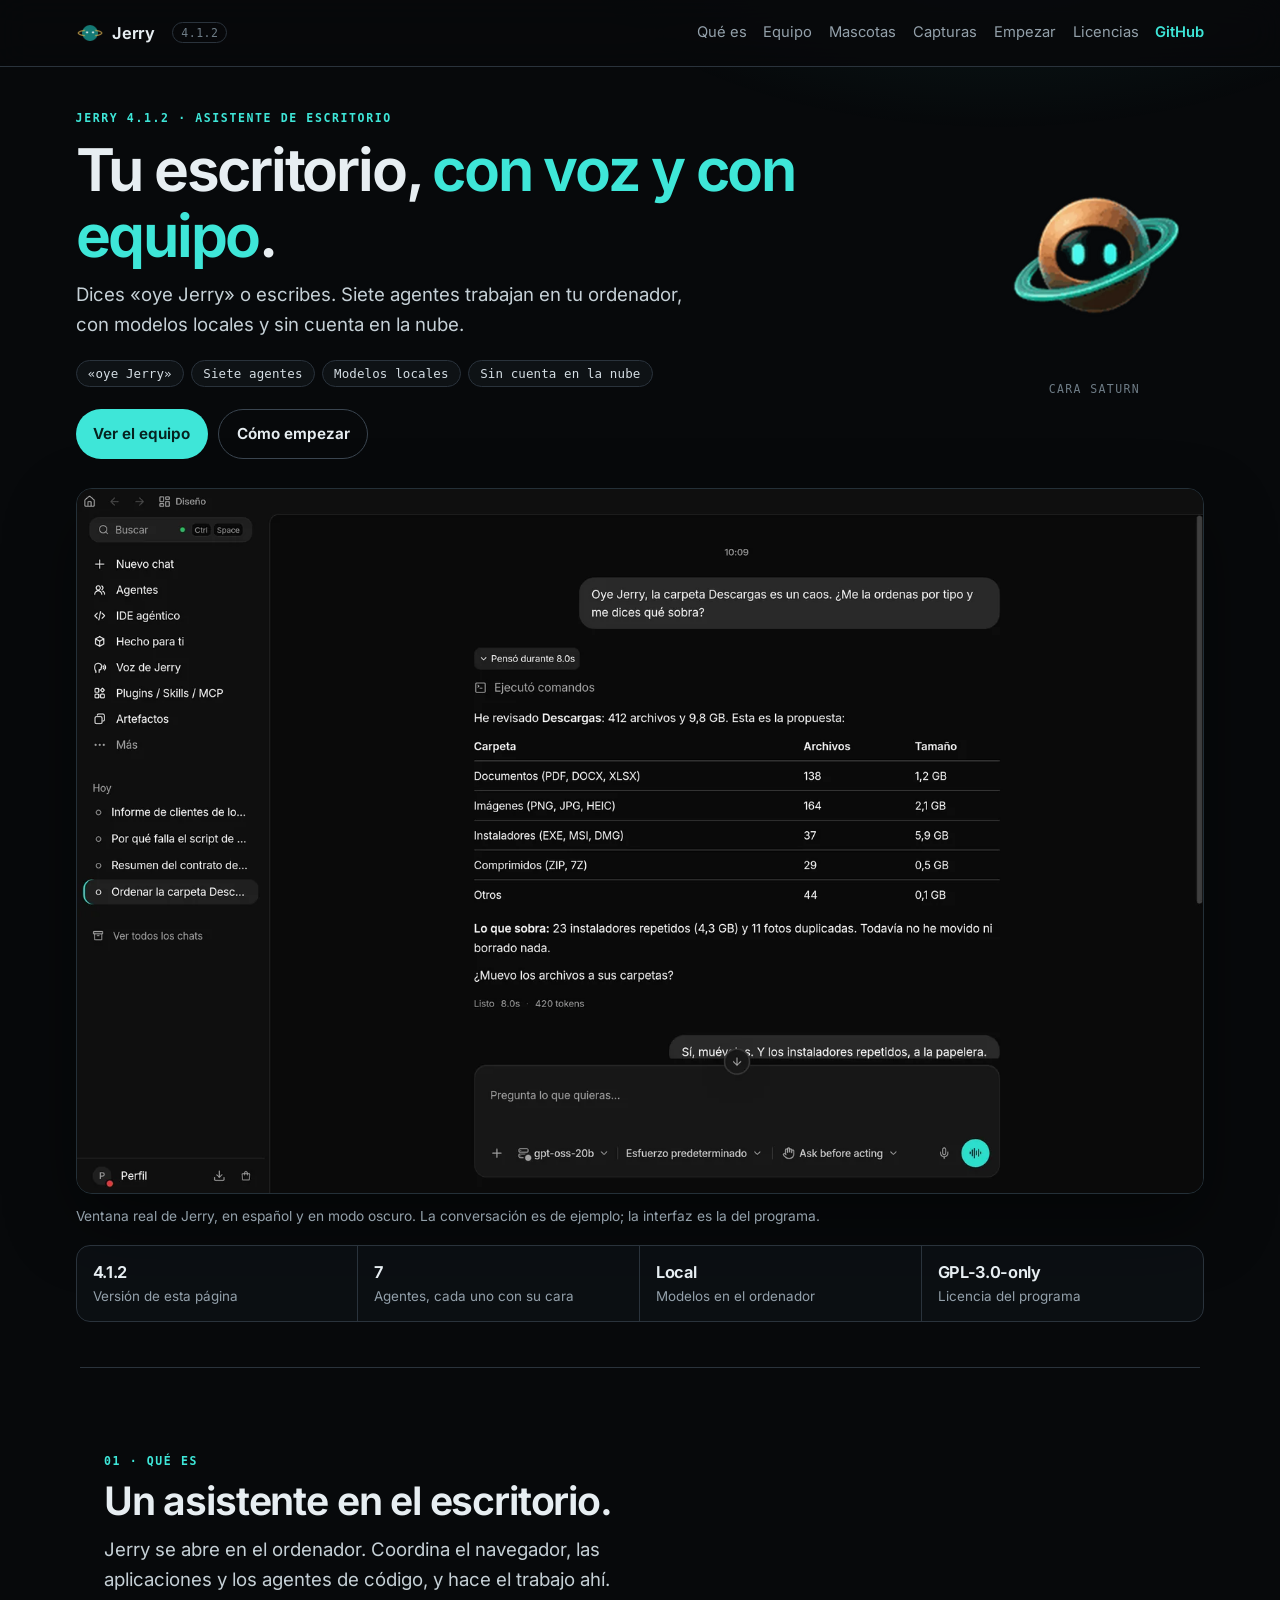
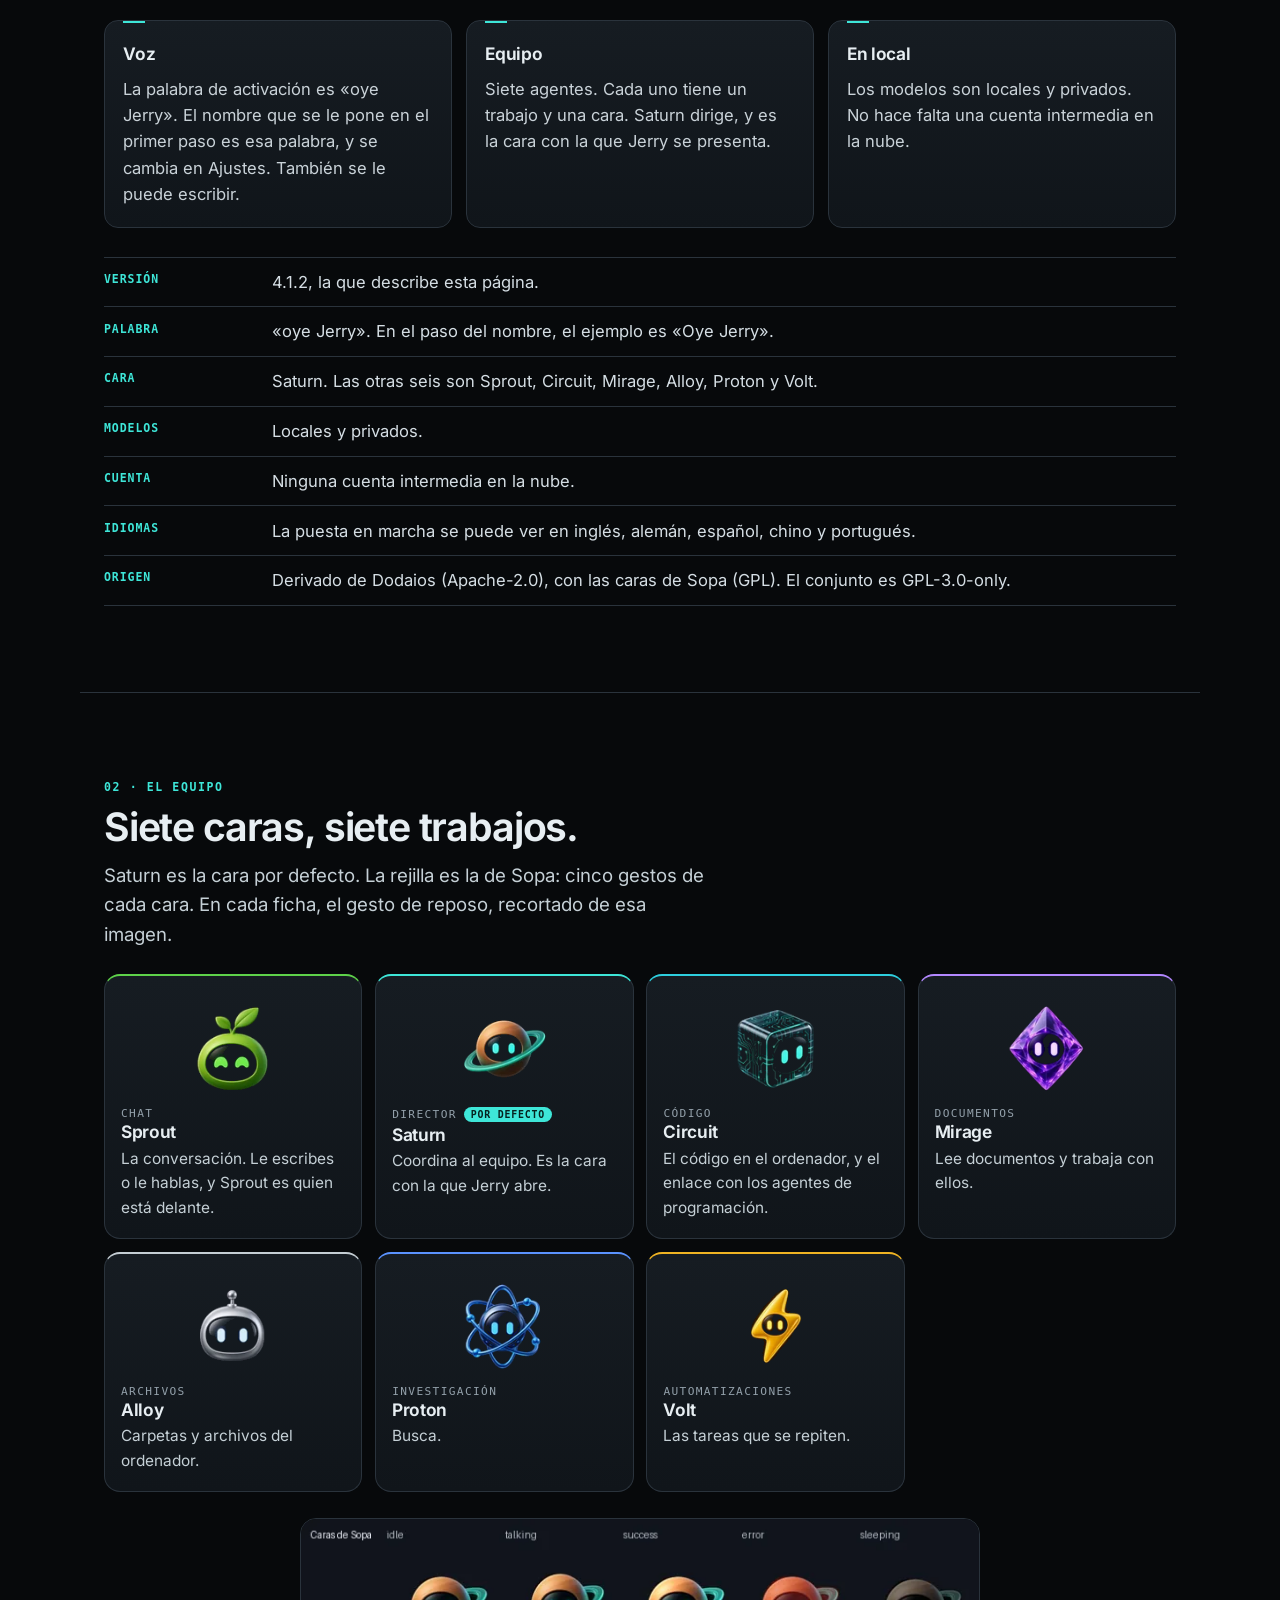
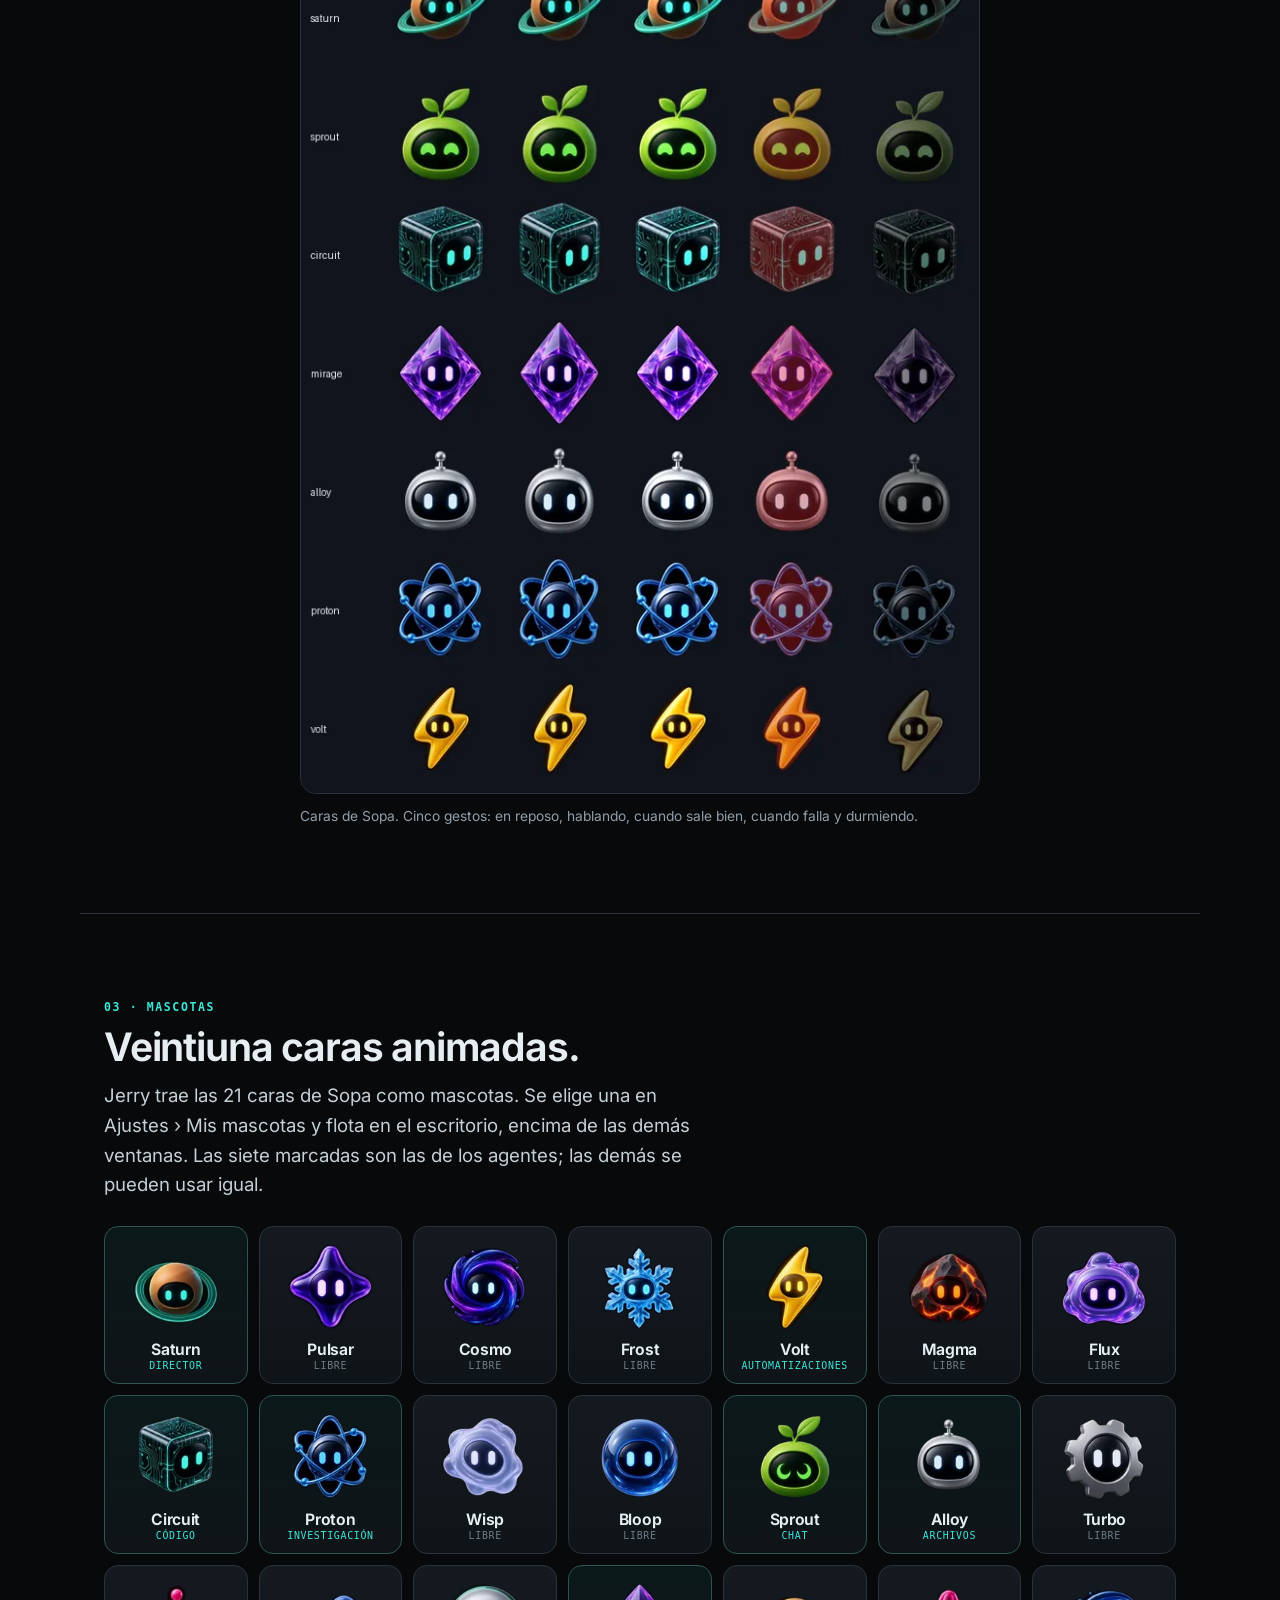
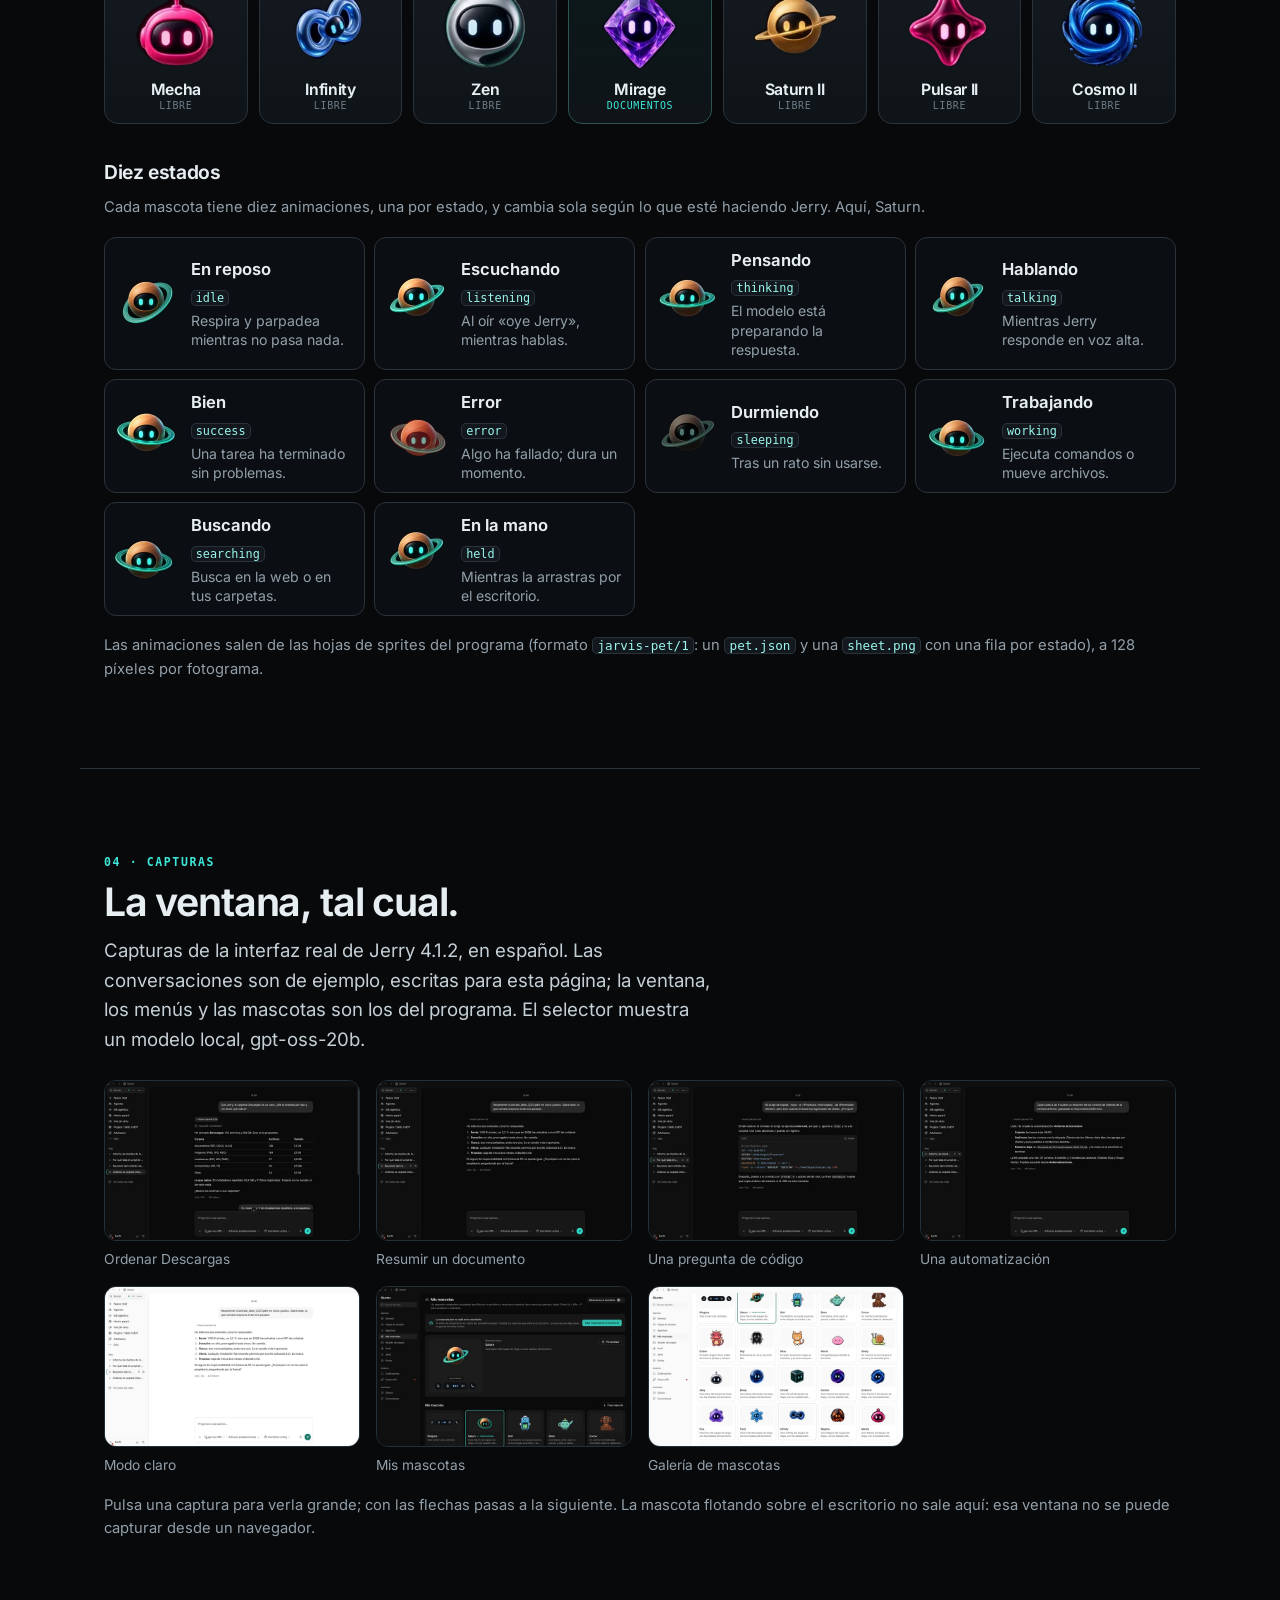
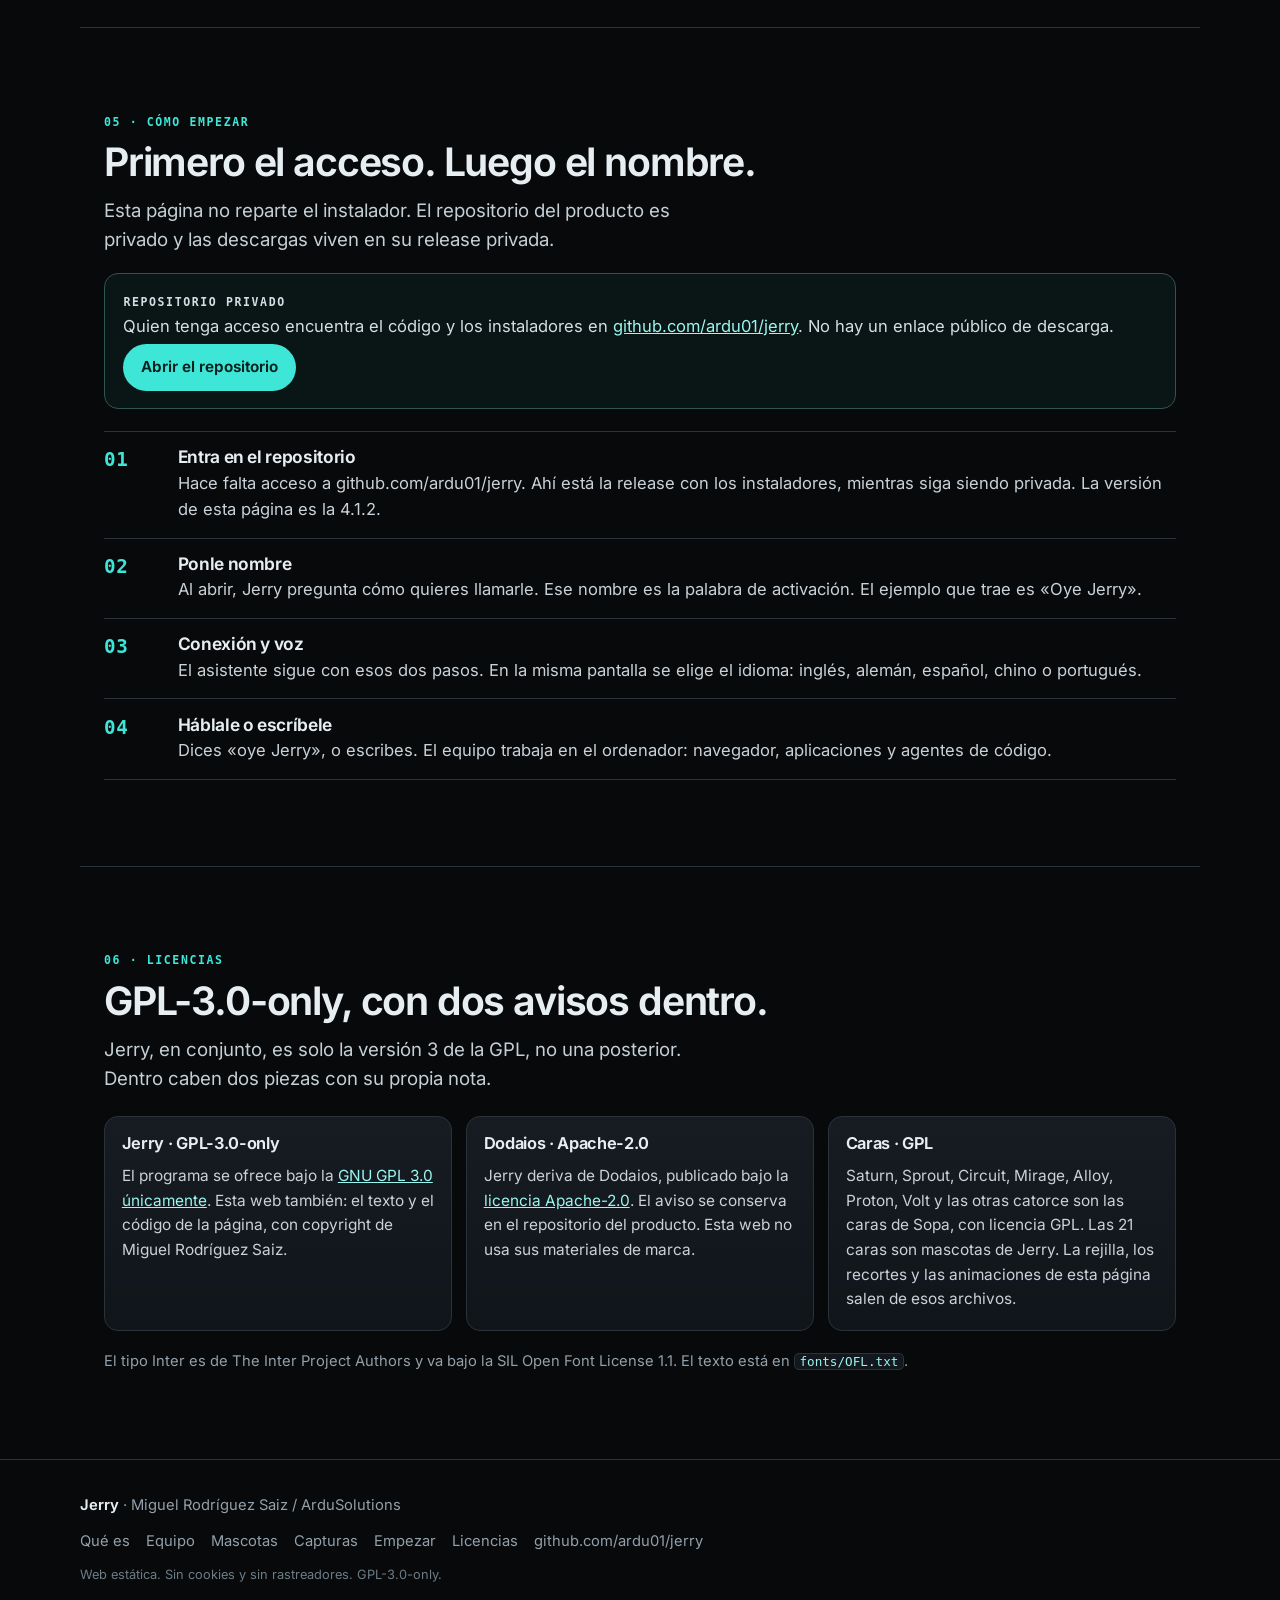
==== commit b4cb8b9e: "Poner capturas reales y recientes de Jerry y añadir el apartado de mascotas. - Capturas nuevas de la" ====
--- a/index.html
+++ b/index.html
@@ -17,14 +17,14 @@
 <meta property="og:image" content="https://ardu01.github.io/jerry-web/img/og.png">
 <meta property="og:image:width" content="1200">
 <meta property="og:image:height" content="630">
-<meta property="og:image:alt" content="Jerry 4.1.2 junto a una captura real de su ventana: el paso del nombre, con la barra lateral detrás.">
+<meta property="og:image:alt" content="Captura real de Jerry 4.1.2: una conversación para ordenar la carpeta Descargas, con la barra lateral de chats.">
 <meta name="twitter:card" content="summary_large_image">
 <meta name="twitter:title" content="Jerry · Tu escritorio, con voz y con equipo">
 <meta name="twitter:description" content="Asistente de escritorio. Palabra de activación: oye Jerry. Modelos locales, sin cuenta en la nube.">
 <meta name="twitter:image" content="https://ardu01.github.io/jerry-web/img/og.png">
 <link rel="icon" href="img/favicon-32.png" sizes="32x32" type="image/png">
 <link rel="preload" href="fonts/Inter-latin.woff2" as="font" type="font/woff2" crossorigin>
-<link rel="preload" as="image" href="img/live-ui.webp" type="image/webp" fetchpriority="high">
+<link rel="preload" as="image" href="img/capturas/descargas-oscuro.webp" type="image/webp" fetchpriority="high">
 <link rel="stylesheet" href="estilos.css">
 <script type="application/ld+json">
 {
@@ -34,7 +34,7 @@
   "softwareVersion": "4.1.2",
   "applicationCategory": "DesktopApplication",
   "operatingSystem": "Escritorio",
-  "license": "https://www.gnu.org/licenses/gpl-3.0-only.html",
+  "license": "https://www.gnu.org/licenses/gpl-3.0.html",
   "description": "Asistente de escritorio con voz y con equipo. La palabra de activación es oye Jerry. Modelos locales, sin cuenta intermedia en la nube.",
   "author": { "@type": "Person", "name": "Miguel Rodríguez Saiz" }
 }
@@ -49,7 +49,8 @@
     <nav aria-label="Secciones">
       <a href="#que-es">Qué es</a>
       <a href="#equipo">Equipo</a>
-      <a href="#ventana">Ventana</a>
+      <a href="#mascotas">Mascotas</a>
+      <a href="#capturas">Capturas</a>
       <a href="#empezar">Empezar</a>
       <a href="#licencias">Licencias</a>
       <a class="ext" href="https://github.com/ardu01/jerry">GitHub</a>
@@ -82,13 +83,10 @@
     </div>
 
     <figure class="hero-shot">
-      <a class="foto" href="img/live-ui.png" data-visor>
-        <picture>
-          <source srcset="img/live-ui.webp" type="image/webp">
-          <img src="img/live-ui.png" width="1264" height="761" alt="Captura real de Jerry: a la izquierda la barra lateral y, en el centro, el paso del nombre con el campo Oye Jerry." fetchpriority="high">
-        </picture>
+      <a class="foto" href="img/capturas/descargas-oscuro.webp" data-visor>
+        <img src="img/capturas/descargas-oscuro.webp" width="1600" height="1000" alt="Captura real de Jerry en modo oscuro: le piden ordenar la carpeta Descargas y responde con una tabla por tipo de archivo, después de ejecutar dos comandos." fetchpriority="high">
       </a>
-      <figcaption>Ventana real de Jerry, en el paso del nombre. El campo dice «Oye Jerry». Detrás del cuadro se ven la barra lateral y el campo de escritura. El texto de la captura está en inglés; el selector incluye el español.</figcaption>
+      <figcaption>Ventana real de Jerry, en español y en modo oscuro. La conversación es de ejemplo; la interfaz es la del programa.</figcaption>
     </figure>
 
     <ul class="ficha-hero">
@@ -187,36 +185,248 @@
     </figure>
   </section>
 
-  <section class="bloque corte" id="ventana">
-    <p class="kicker">03 · La ventana</p>
-    <h2>Al abrir, Jerry pide un nombre.</h2>
-    <p class="lead">La captura de arriba es la ventana real del programa. El cuadro del primer paso tapa el centro; la barra lateral y el campo de escritura ya están detrás.</p>
-    <div class="ventana">
-      <figure class="marco">
-        <div class="escenario">
-          <a class="foto" href="img/jerry-saturn.webp" data-visor>
-            <picture class="cara-anim">
-              <source srcset="img/jerry-saturn.webp" type="image/webp">
-              <img src="img/jerry-saturn.gif" width="280" height="280" alt="Saturn, sprite del programa, con el anillo en movimiento.">
-            </picture>
-            <img class="cara-quieto" src="img/saturn-quieto.webp" width="280" height="280" alt="Saturn, sprite del programa, en reposo.">
-          </a>
-        </div>
-        <figcaption>Sprite de Saturn, el del programa.</figcaption>
-      </figure>
-      <dl class="lectura">
-        <div><dt>Paso visible</dt><dd>Name. El campo dice «Oye Jerry».</dd></div>
-        <div><dt>Pasos siguientes</dt><dd>Connect y Voice. En la captura, los nombres están en inglés.</dd></div>
-        <div><dt>Idiomas</dt><dd>EN, DE, ES, 中文 y PT. Esta página está en español.</dd></div>
-        <div><dt>Detrás del cuadro</dt><dd>La barra lateral (New chat, Agents, Agentic IDE, Jerry Voice, Plugins, Artifacts) y el campo de escritura.</dd></div>
-        <div><dt>Cara del cuadro</dt><dd>Saturn, la misma del programa.</dd></div>
-      </dl>
+  <section class="bloque corte" id="mascotas">
+    <p class="kicker">03 · Mascotas</p>
+    <h2>Veintiuna caras animadas.</h2>
+    <p class="lead">Jerry trae las 21 caras de Sopa como mascotas. Se elige una en Ajustes › Mis mascotas y flota en el escritorio, encima de las demás ventanas. Las siete marcadas son las de los agentes; las demás se pueden usar igual.</p>
+    <ul class="mascotas">
+      <li class="mascota con-agente">
+        <picture class="cara-anim"><img src="img/mascotas/saturn.webp" width="128" height="128" loading="lazy" decoding="async" alt="Saturn, animada: en reposo, escuchando, hablando y cuando sale bien."></picture>
+        <img class="cara-quieto" src="img/mascotas/saturn-quieto.webp" width="128" height="128" loading="lazy" alt="Saturn en reposo.">
+        <h3>Saturn</h3>
+        <p class="rol">Director</p>
+      </li>
+      <li class="mascota">
+        <picture class="cara-anim"><img src="img/mascotas/pulsar.webp" width="128" height="128" loading="lazy" decoding="async" alt="Pulsar, animada: en reposo, escuchando, hablando y cuando sale bien."></picture>
+        <img class="cara-quieto" src="img/mascotas/pulsar-quieto.webp" width="128" height="128" loading="lazy" alt="Pulsar en reposo.">
+        <h3>Pulsar</h3>
+        <p class="rol tenue">Libre</p>
+      </li>
+      <li class="mascota">
+        <picture class="cara-anim"><img src="img/mascotas/cosmo.webp" width="128" height="128" loading="lazy" decoding="async" alt="Cosmo, animada: en reposo, escuchando, hablando y cuando sale bien."></picture>
+        <img class="cara-quieto" src="img/mascotas/cosmo-quieto.webp" width="128" height="128" loading="lazy" alt="Cosmo en reposo.">
+        <h3>Cosmo</h3>
+        <p class="rol tenue">Libre</p>
+      </li>
+      <li class="mascota">
+        <picture class="cara-anim"><img src="img/mascotas/frost.webp" width="128" height="128" loading="lazy" decoding="async" alt="Frost, animada: en reposo, escuchando, hablando y cuando sale bien."></picture>
+        <img class="cara-quieto" src="img/mascotas/frost-quieto.webp" width="128" height="128" loading="lazy" alt="Frost en reposo.">
+        <h3>Frost</h3>
+        <p class="rol tenue">Libre</p>
+      </li>
+      <li class="mascota con-agente">
+        <picture class="cara-anim"><img src="img/mascotas/volt.webp" width="128" height="128" loading="lazy" decoding="async" alt="Volt, animada: en reposo, escuchando, hablando y cuando sale bien."></picture>
+        <img class="cara-quieto" src="img/mascotas/volt-quieto.webp" width="128" height="128" loading="lazy" alt="Volt en reposo.">
+        <h3>Volt</h3>
+        <p class="rol">Automatizaciones</p>
+      </li>
+      <li class="mascota">
+        <picture class="cara-anim"><img src="img/mascotas/magma.webp" width="128" height="128" loading="lazy" decoding="async" alt="Magma, animada: en reposo, escuchando, hablando y cuando sale bien."></picture>
+        <img class="cara-quieto" src="img/mascotas/magma-quieto.webp" width="128" height="128" loading="lazy" alt="Magma en reposo.">
+        <h3>Magma</h3>
+        <p class="rol tenue">Libre</p>
+      </li>
+      <li class="mascota">
+        <picture class="cara-anim"><img src="img/mascotas/flux.webp" width="128" height="128" loading="lazy" decoding="async" alt="Flux, animada: en reposo, escuchando, hablando y cuando sale bien."></picture>
+        <img class="cara-quieto" src="img/mascotas/flux-quieto.webp" width="128" height="128" loading="lazy" alt="Flux en reposo.">
+        <h3>Flux</h3>
+        <p class="rol tenue">Libre</p>
+      </li>
+      <li class="mascota con-agente">
+        <picture class="cara-anim"><img src="img/mascotas/circuit.webp" width="128" height="128" loading="lazy" decoding="async" alt="Circuit, animada: en reposo, escuchando, hablando y cuando sale bien."></picture>
+        <img class="cara-quieto" src="img/mascotas/circuit-quieto.webp" width="128" height="128" loading="lazy" alt="Circuit en reposo.">
+        <h3>Circuit</h3>
+        <p class="rol">Código</p>
+      </li>
+      <li class="mascota con-agente">
+        <picture class="cara-anim"><img src="img/mascotas/proton.webp" width="128" height="128" loading="lazy" decoding="async" alt="Proton, animada: en reposo, escuchando, hablando y cuando sale bien."></picture>
+        <img class="cara-quieto" src="img/mascotas/proton-quieto.webp" width="128" height="128" loading="lazy" alt="Proton en reposo.">
+        <h3>Proton</h3>
+        <p class="rol">Investigación</p>
+      </li>
+      <li class="mascota">
+        <picture class="cara-anim"><img src="img/mascotas/wisp.webp" width="128" height="128" loading="lazy" decoding="async" alt="Wisp, animada: en reposo, escuchando, hablando y cuando sale bien."></picture>
+        <img class="cara-quieto" src="img/mascotas/wisp-quieto.webp" width="128" height="128" loading="lazy" alt="Wisp en reposo.">
+        <h3>Wisp</h3>
+        <p class="rol tenue">Libre</p>
+      </li>
+      <li class="mascota">
+        <picture class="cara-anim"><img src="img/mascotas/bloop.webp" width="128" height="128" loading="lazy" decoding="async" alt="Bloop, animada: en reposo, escuchando, hablando y cuando sale bien."></picture>
+        <img class="cara-quieto" src="img/mascotas/bloop-quieto.webp" width="128" height="128" loading="lazy" alt="Bloop en reposo.">
+        <h3>Bloop</h3>
+        <p class="rol tenue">Libre</p>
+      </li>
+      <li class="mascota con-agente">
+        <picture class="cara-anim"><img src="img/mascotas/sprout.webp" width="128" height="128" loading="lazy" decoding="async" alt="Sprout, animada: en reposo, escuchando, hablando y cuando sale bien."></picture>
+        <img class="cara-quieto" src="img/mascotas/sprout-quieto.webp" width="128" height="128" loading="lazy" alt="Sprout en reposo.">
+        <h3>Sprout</h3>
+        <p class="rol">Chat</p>
+      </li>
+      <li class="mascota con-agente">
+        <picture class="cara-anim"><img src="img/mascotas/alloy.webp" width="128" height="128" loading="lazy" decoding="async" alt="Alloy, animada: en reposo, escuchando, hablando y cuando sale bien."></picture>
+        <img class="cara-quieto" src="img/mascotas/alloy-quieto.webp" width="128" height="128" loading="lazy" alt="Alloy en reposo.">
+        <h3>Alloy</h3>
+        <p class="rol">Archivos</p>
+      </li>
+      <li class="mascota">
+        <picture class="cara-anim"><img src="img/mascotas/turbo.webp" width="128" height="128" loading="lazy" decoding="async" alt="Turbo, animada: en reposo, escuchando, hablando y cuando sale bien."></picture>
+        <img class="cara-quieto" src="img/mascotas/turbo-quieto.webp" width="128" height="128" loading="lazy" alt="Turbo en reposo.">
+        <h3>Turbo</h3>
+        <p class="rol tenue">Libre</p>
+      </li>
+      <li class="mascota">
+        <picture class="cara-anim"><img src="img/mascotas/mecha.webp" width="128" height="128" loading="lazy" decoding="async" alt="Mecha, animada: en reposo, escuchando, hablando y cuando sale bien."></picture>
+        <img class="cara-quieto" src="img/mascotas/mecha-quieto.webp" width="128" height="128" loading="lazy" alt="Mecha en reposo.">
+        <h3>Mecha</h3>
+        <p class="rol tenue">Libre</p>
+      </li>
+      <li class="mascota">
+        <picture class="cara-anim"><img src="img/mascotas/infinity.webp" width="128" height="128" loading="lazy" decoding="async" alt="Infinity, animada: en reposo, escuchando, hablando y cuando sale bien."></picture>
+        <img class="cara-quieto" src="img/mascotas/infinity-quieto.webp" width="128" height="128" loading="lazy" alt="Infinity en reposo.">
+        <h3>Infinity</h3>
+        <p class="rol tenue">Libre</p>
+      </li>
+      <li class="mascota">
+        <picture class="cara-anim"><img src="img/mascotas/zen.webp" width="128" height="128" loading="lazy" decoding="async" alt="Zen, animada: en reposo, escuchando, hablando y cuando sale bien."></picture>
+        <img class="cara-quieto" src="img/mascotas/zen-quieto.webp" width="128" height="128" loading="lazy" alt="Zen en reposo.">
+        <h3>Zen</h3>
+        <p class="rol tenue">Libre</p>
+      </li>
+      <li class="mascota con-agente">
+        <picture class="cara-anim"><img src="img/mascotas/mirage.webp" width="128" height="128" loading="lazy" decoding="async" alt="Mirage, animada: en reposo, escuchando, hablando y cuando sale bien."></picture>
+        <img class="cara-quieto" src="img/mascotas/mirage-quieto.webp" width="128" height="128" loading="lazy" alt="Mirage en reposo.">
+        <h3>Mirage</h3>
+        <p class="rol">Documentos</p>
+      </li>
+      <li class="mascota">
+        <picture class="cara-anim"><img src="img/mascotas/saturn-ii.webp" width="128" height="128" loading="lazy" decoding="async" alt="Saturn II, animada: en reposo, escuchando, hablando y cuando sale bien."></picture>
+        <img class="cara-quieto" src="img/mascotas/saturn-ii-quieto.webp" width="128" height="128" loading="lazy" alt="Saturn II en reposo.">
+        <h3>Saturn II</h3>
+        <p class="rol tenue">Libre</p>
+      </li>
+      <li class="mascota">
+        <picture class="cara-anim"><img src="img/mascotas/pulsar-ii.webp" width="128" height="128" loading="lazy" decoding="async" alt="Pulsar II, animada: en reposo, escuchando, hablando y cuando sale bien."></picture>
+        <img class="cara-quieto" src="img/mascotas/pulsar-ii-quieto.webp" width="128" height="128" loading="lazy" alt="Pulsar II en reposo.">
+        <h3>Pulsar II</h3>
+        <p class="rol tenue">Libre</p>
+      </li>
+      <li class="mascota">
+        <picture class="cara-anim"><img src="img/mascotas/cosmo-ii.webp" width="128" height="128" loading="lazy" decoding="async" alt="Cosmo II, animada: en reposo, escuchando, hablando y cuando sale bien."></picture>
+        <img class="cara-quieto" src="img/mascotas/cosmo-ii-quieto.webp" width="128" height="128" loading="lazy" alt="Cosmo II en reposo.">
+        <h3>Cosmo II</h3>
+        <p class="rol tenue">Libre</p>
+      </li>
+    </ul>
+    <h3 class="sub">Diez estados</h3>
+    <p class="nota sin-margen">Cada mascota tiene diez animaciones, una por estado, y cambia sola según lo que esté haciendo Jerry. Aquí, Saturn.</p>
+    <ul class="estados">
+      <li>
+        <picture class="cara-anim"><img src="img/mascotas/estados/idle.webp" width="128" height="128" loading="lazy" decoding="async" alt="Saturn, estado en reposo."></picture>
+        <img class="cara-quieto" src="img/mascotas/saturn-quieto.webp" width="128" height="128" loading="lazy" alt="Saturn en reposo.">
+        <div><b>En reposo</b><span class="codigo">idle</span><p>Respira y parpadea mientras no pasa nada.</p></div>
+      </li>
+      <li>
+        <picture class="cara-anim"><img src="img/mascotas/estados/listening.webp" width="128" height="128" loading="lazy" decoding="async" alt="Saturn, estado escuchando."></picture>
+        <img class="cara-quieto" src="img/mascotas/saturn-quieto.webp" width="128" height="128" loading="lazy" alt="Saturn en reposo.">
+        <div><b>Escuchando</b><span class="codigo">listening</span><p>Al oír «oye Jerry», mientras hablas.</p></div>
+      </li>
+      <li>
+        <picture class="cara-anim"><img src="img/mascotas/estados/thinking.webp" width="128" height="128" loading="lazy" decoding="async" alt="Saturn, estado pensando."></picture>
+        <img class="cara-quieto" src="img/mascotas/saturn-quieto.webp" width="128" height="128" loading="lazy" alt="Saturn en reposo.">
+        <div><b>Pensando</b><span class="codigo">thinking</span><p>El modelo está preparando la respuesta.</p></div>
+      </li>
+      <li>
+        <picture class="cara-anim"><img src="img/mascotas/estados/talking.webp" width="128" height="128" loading="lazy" decoding="async" alt="Saturn, estado hablando."></picture>
+        <img class="cara-quieto" src="img/mascotas/saturn-quieto.webp" width="128" height="128" loading="lazy" alt="Saturn en reposo.">
+        <div><b>Hablando</b><span class="codigo">talking</span><p>Mientras Jerry responde en voz alta.</p></div>
+      </li>
+      <li>
+        <picture class="cara-anim"><img src="img/mascotas/estados/success.webp" width="128" height="128" loading="lazy" decoding="async" alt="Saturn, estado bien."></picture>
+        <img class="cara-quieto" src="img/mascotas/saturn-quieto.webp" width="128" height="128" loading="lazy" alt="Saturn en reposo.">
+        <div><b>Bien</b><span class="codigo">success</span><p>Una tarea ha terminado sin problemas.</p></div>
+      </li>
+      <li>
+        <picture class="cara-anim"><img src="img/mascotas/estados/error.webp" width="128" height="128" loading="lazy" decoding="async" alt="Saturn, estado error."></picture>
+        <img class="cara-quieto" src="img/mascotas/saturn-quieto.webp" width="128" height="128" loading="lazy" alt="Saturn en reposo.">
+        <div><b>Error</b><span class="codigo">error</span><p>Algo ha fallado; dura un momento.</p></div>
+      </li>
+      <li>
+        <picture class="cara-anim"><img src="img/mascotas/estados/sleeping.webp" width="128" height="128" loading="lazy" decoding="async" alt="Saturn, estado durmiendo."></picture>
+        <img class="cara-quieto" src="img/mascotas/saturn-quieto.webp" width="128" height="128" loading="lazy" alt="Saturn en reposo.">
+        <div><b>Durmiendo</b><span class="codigo">sleeping</span><p>Tras un rato sin usarse.</p></div>
+      </li>
+      <li>
+        <picture class="cara-anim"><img src="img/mascotas/estados/working.webp" width="128" height="128" loading="lazy" decoding="async" alt="Saturn, estado trabajando."></picture>
+        <img class="cara-quieto" src="img/mascotas/saturn-quieto.webp" width="128" height="128" loading="lazy" alt="Saturn en reposo.">
+        <div><b>Trabajando</b><span class="codigo">working</span><p>Ejecuta comandos o mueve archivos.</p></div>
+      </li>
+      <li>
+        <picture class="cara-anim"><img src="img/mascotas/estados/searching.webp" width="128" height="128" loading="lazy" decoding="async" alt="Saturn, estado buscando."></picture>
+        <img class="cara-quieto" src="img/mascotas/saturn-quieto.webp" width="128" height="128" loading="lazy" alt="Saturn en reposo.">
+        <div><b>Buscando</b><span class="codigo">searching</span><p>Busca en la web o en tus carpetas.</p></div>
+      </li>
+      <li>
+        <picture class="cara-anim"><img src="img/mascotas/estados/held.webp" width="128" height="128" loading="lazy" decoding="async" alt="Saturn, estado en la mano."></picture>
+        <img class="cara-quieto" src="img/mascotas/saturn-quieto.webp" width="128" height="128" loading="lazy" alt="Saturn en reposo.">
+        <div><b>En la mano</b><span class="codigo">held</span><p>Mientras la arrastras por el escritorio.</p></div>
+      </li>
+    </ul>
+    <p class="nota">Las animaciones salen de las hojas de sprites del programa (formato <span class="codigo">jarvis-pet/1</span>: un <span class="codigo">pet.json</span> y una <span class="codigo">sheet.png</span> con una fila por estado), a 128 píxeles por fotograma.</p>
+  </section>
+
+  <section class="bloque corte" id="capturas">
+    <p class="kicker">04 · Capturas</p>
+    <h2>La ventana, tal cual.</h2>
+    <p class="lead">Capturas de la interfaz real de Jerry 4.1.2, en español. Las conversaciones son de ejemplo, escritas para esta página; la ventana, los menús y las mascotas son los del programa. El selector muestra un modelo local, gpt-oss-20b.</p>
+    <div class="galeria">
+      <figure class="toma">
+        <a class="foto" href="img/capturas/descargas-oscuro.webp" data-visor>
+          <img src="img/capturas/descargas-oscuro-mini.webp" width="720" height="450" loading="lazy" decoding="async" alt="Captura real, modo oscuro: Jerry ordena la carpeta Descargas por tipo y propone qué sobra.">
+        </a>
+        <figcaption>Ordenar Descargas</figcaption>
+      </figure>
+      <figure class="toma">
+        <a class="foto" href="img/capturas/contrato-oscuro.webp" data-visor>
+          <img src="img/capturas/contrato-oscuro-mini.webp" width="720" height="450" loading="lazy" decoding="async" alt="Captura real, modo oscuro: resumen en cinco puntos de un contrato en PDF, comparado con el del año anterior.">
+        </a>
+        <figcaption>Resumir un documento</figcaption>
+      </figure>
+      <figure class="toma">
+        <a class="foto" href="img/capturas/copias-oscuro.webp" data-visor>
+          <img src="img/capturas/copias-oscuro-mini.webp" width="720" height="450" loading="lazy" decoding="async" alt="Captura real, modo oscuro: por qué falla un script de copias con rsync cuando lo lanza el programador de tareas.">
+        </a>
+        <figcaption>Una pregunta de código</figcaption>
+      </figure>
+      <figure class="toma">
+        <a class="foto" href="img/capturas/informe-oscuro.webp" data-visor>
+          <img src="img/capturas/informe-oscuro-mini.webp" width="720" height="450" loading="lazy" decoding="async" alt="Captura real, modo oscuro: Jerry crea la automatización «Informe de los lunes».">
+        </a>
+        <figcaption>Una automatización</figcaption>
+      </figure>
+      <figure class="toma">
+        <a class="foto" href="img/capturas/contrato-claro.webp" data-visor>
+          <img src="img/capturas/contrato-claro-mini.webp" width="720" height="450" loading="lazy" decoding="async" alt="Captura real, modo claro: la misma conversación del contrato.">
+        </a>
+        <figcaption>Modo claro</figcaption>
+      </figure>
+      <figure class="toma">
+        <a class="foto" href="img/capturas/mascotas-oscuro.webp" data-visor>
+          <img src="img/capturas/mascotas-oscuro-mini.webp" width="720" height="450" loading="lazy" decoding="async" alt="Captura real, modo oscuro: Ajustes › Mis mascotas, con Saturn como mascota activa.">
+        </a>
+        <figcaption>Mis mascotas</figcaption>
+      </figure>
+      <figure class="toma">
+        <a class="foto" href="img/capturas/mascotas-galeria-claro.webp" data-visor>
+          <img src="img/capturas/mascotas-galeria-claro-mini.webp" width="720" height="450" loading="lazy" decoding="async" alt="Captura real, modo claro: la galería de mascotas de Ajustes, con las caras de Sopa.">
+        </a>
+        <figcaption>Galería de mascotas</figcaption>
+      </figure>
     </div>
-    <p class="nota">La foto del escritorio de Windows, con otras ventanas alrededor, no se publica aquí. Esta es la ventana de Jerry.</p>
+    <p class="nota">Pulsa una captura para verla grande; con las flechas pasas a la siguiente. La mascota flotando sobre el escritorio no sale aquí: esa ventana no se puede capturar desde un navegador.</p>
   </section>
 
   <section class="bloque corte" id="empezar">
-    <p class="kicker">04 · Cómo empezar</p>
+    <p class="kicker">05 · Cómo empezar</p>
     <h2>Primero el acceso. Luego el nombre.</h2>
     <p class="lead">Esta página no reparte el instalador. El repositorio del producto es privado y las descargas viven en su release privada.</p>
     <aside class="aviso">
@@ -257,13 +467,13 @@
   </section>
 
   <section class="bloque corte" id="licencias">
-    <p class="kicker">05 · Licencias</p>
+    <p class="kicker">06 · Licencias</p>
     <h2>GPL-3.0-only, con dos avisos dentro.</h2>
     <p class="lead">Jerry, en conjunto, es solo la versión 3 de la GPL, no una posterior. Dentro caben dos piezas con su propia nota.</p>
     <div class="licencias">
       <article>
         <h3>Jerry · GPL-3.0-only</h3>
-        <p>El programa se ofrece bajo la <a href="https://www.gnu.org/licenses/gpl-3.0-only.html">GNU GPL 3.0 únicamente</a>. Esta web también: el texto y el código de la página, con copyright de Miguel Rodríguez Saiz.</p>
+        <p>El programa se ofrece bajo la <a href="https://www.gnu.org/licenses/gpl-3.0.html">GNU GPL 3.0 únicamente</a>. Esta web también: el texto y el código de la página, con copyright de Miguel Rodríguez Saiz.</p>
       </article>
       <article>
         <h3>Dodaios · Apache-2.0</h3>
@@ -271,7 +481,7 @@
       </article>
       <article>
         <h3>Caras · GPL</h3>
-        <p>Saturn, Sprout, Circuit, Mirage, Alloy, Proton y Volt son las caras de Sopa, con licencia GPL. La rejilla, los recortes y el sprite de Saturn de esta página son esos archivos.</p>
+        <p>Saturn, Sprout, Circuit, Mirage, Alloy, Proton, Volt y las otras catorce son las caras de Sopa, con licencia GPL. Las 21 caras son mascotas de Jerry. La rejilla, los recortes y las animaciones de esta página salen de esos archivos.</p>
       </article>
     </div>
     <p class="nota">El tipo Inter es de The Inter Project Authors y va bajo la SIL Open Font License 1.1. El texto está en <span class="codigo">fonts/OFL.txt</span>.</p>
@@ -284,7 +494,8 @@
     <nav aria-label="Pie">
       <a href="#que-es">Qué es</a>
       <a href="#equipo">Equipo</a>
-      <a href="#ventana">Ventana</a>
+      <a href="#mascotas">Mascotas</a>
+      <a href="#capturas">Capturas</a>
       <a href="#empezar">Empezar</a>
       <a href="#licencias">Licencias</a>
       <a href="https://github.com/ardu01/jerry">github.com/ardu01/jerry</a>
--- a/estilos.css
+++ b/estilos.css
@@ -225,37 +225,11 @@
   color:var(--tinta);background:var(--teal);border-radius:999px;padding:.14rem .42rem;font-weight:700;
 }
 
-.ventana{
-  display:grid;grid-template-columns:minmax(200px,280px) minmax(0,1fr);
-  gap:1.4rem;align-items:center;margin-top:1.5rem;
-}
-.marco{
-  background:#0c1014;border:1px solid var(--linea);border-radius:16px;padding:1rem 1rem .85rem;margin:0;
-}
-.escenario{
-  width:min(100%,240px);margin-inline:auto;aspect-ratio:1;
-  display:grid;place-items:center;position:relative;
-  background:radial-gradient(circle at 50% 48%,rgba(62,230,216,.16),transparent 58%);
-  border-radius:50%;
-}
-.escenario img{width:88%;height:auto}
 .foto{
   display:block;padding:0;border:0;background:none;color:inherit;
   cursor:zoom-in;width:100%;text-decoration:none;
 }
 .cara-quieto{display:none}
-.lectura{margin:0}
-.lectura div{
-  display:grid;grid-template-columns:9.5rem 1fr;gap:.8rem 1rem;
-  padding:.72rem 0;border-top:1px solid var(--linea);
-}
-.lectura div:last-child{border-bottom:1px solid var(--linea)}
-.lectura dt{
-  margin:0;
-  font:.72rem var(--mono);font-weight:650;letter-spacing:.08em;
-  text-transform:uppercase;color:var(--teal);padding-top:.15rem;
-}
-.lectura dd{margin:0;color:#d5dee4}
 
 .aviso{
   border:1px solid #2f5551;border-radius:14px;
@@ -330,6 +304,50 @@
   position:relative;z-index:1;
 }
 
+.galeria{
+  display:grid;grid-template-columns:repeat(auto-fill,minmax(250px,1fr));
+  gap:1rem;margin-top:1.6rem;
+}
+.toma{margin:0}
+.toma .foto{
+  border-radius:12px;overflow:hidden;border:1px solid #243038;background:#0b0e11;
+  transition:border-color .15s ease;
+}
+.toma .foto:hover{border-color:var(--teal)}
+.toma img{width:100%;height:auto;aspect-ratio:16/10}
+.toma figcaption{margin-top:.5rem;font-size:.86rem}
+
+.mascotas{
+  list-style:none;margin:1.6rem 0 0;padding:0;
+  display:grid;grid-template-columns:repeat(auto-fill,minmax(132px,1fr));gap:.7rem;
+}
+.mascota{
+  background:linear-gradient(180deg,#141a20,#0f1418);
+  border:1px solid var(--linea);border-radius:14px;
+  padding:.8rem .6rem .75rem;text-align:center;
+}
+.mascota.con-agente{border-color:#2f5551;background:linear-gradient(180deg,rgba(62,230,216,.07),#0f1418)}
+.mascota img{width:96px;height:96px;margin:0 auto .35rem}
+.mascota h3{font-size:.98rem;margin:0 0 .1rem}
+.mascota .rol{justify-content:center;color:var(--teal);margin:0;font-size:.62rem;letter-spacing:.07em;overflow-wrap:anywhere}
+.mascota .rol.tenue{color:var(--tenue)}
+.sub{margin-top:2.4rem;font-size:1.2rem}
+.sin-margen{margin-top:0}
+.estados{
+  list-style:none;margin:1.1rem 0 0;padding:0;
+  display:grid;grid-template-columns:repeat(auto-fill,minmax(250px,1fr));gap:.6rem;
+}
+.estados li{
+  display:grid;grid-template-columns:64px 1fr;gap:.8rem;align-items:center;
+  border:1px solid var(--linea);border-radius:12px;padding:.55rem .8rem .55rem .55rem;
+  background:rgba(16,21,26,.55);
+}
+.estados img{width:64px;height:64px}
+.estados div{min-width:0}
+.estados b{display:block;font-weight:650}
+.estados .codigo{font-size:.74rem}
+.estados p{margin:.1rem 0 0;color:var(--suave);font-size:.88rem;line-height:1.4}
+
 @media (prefers-reduced-motion:reduce){
   .cara-anim{display:none}
   .cara-quieto{display:block}
@@ -337,17 +355,20 @@
 }
 
 @media (max-width:900px){
-  .hero-top,.cards,.licencias,.ventana{grid-template-columns:1fr}
+  .hero-top,.cards,.licencias{grid-template-columns:1fr}
   .hero-cara{display:none}
   .ficha-hero{grid-template-columns:1fr 1fr}
   .ficha-hero li:nth-child(2){border-right:0}
   .ficha-hero li:nth-child(1),.ficha-hero li:nth-child(2){border-bottom:1px solid var(--linea)}
-  .specs li,.lectura div{grid-template-columns:1fr;gap:.15rem}
+  .specs li{grid-template-columns:1fr;gap:.15rem}
   .nav-in{flex-wrap:wrap}
   .nav nav{width:100%;margin-left:0;padding-bottom:.15rem}
 }
 @media (max-width:640px){
   body{font-size:16px}
+  .mascotas{grid-template-columns:repeat(3,minmax(0,1fr));gap:.5rem}
+  .mascota img{width:72px;height:72px}
+  .galeria{grid-template-columns:1fr}
   .pasos>li{grid-template-columns:2.6rem 1fr}
   .v-ant,.v-sig{top:auto;bottom:1rem;transform:none}
 }
